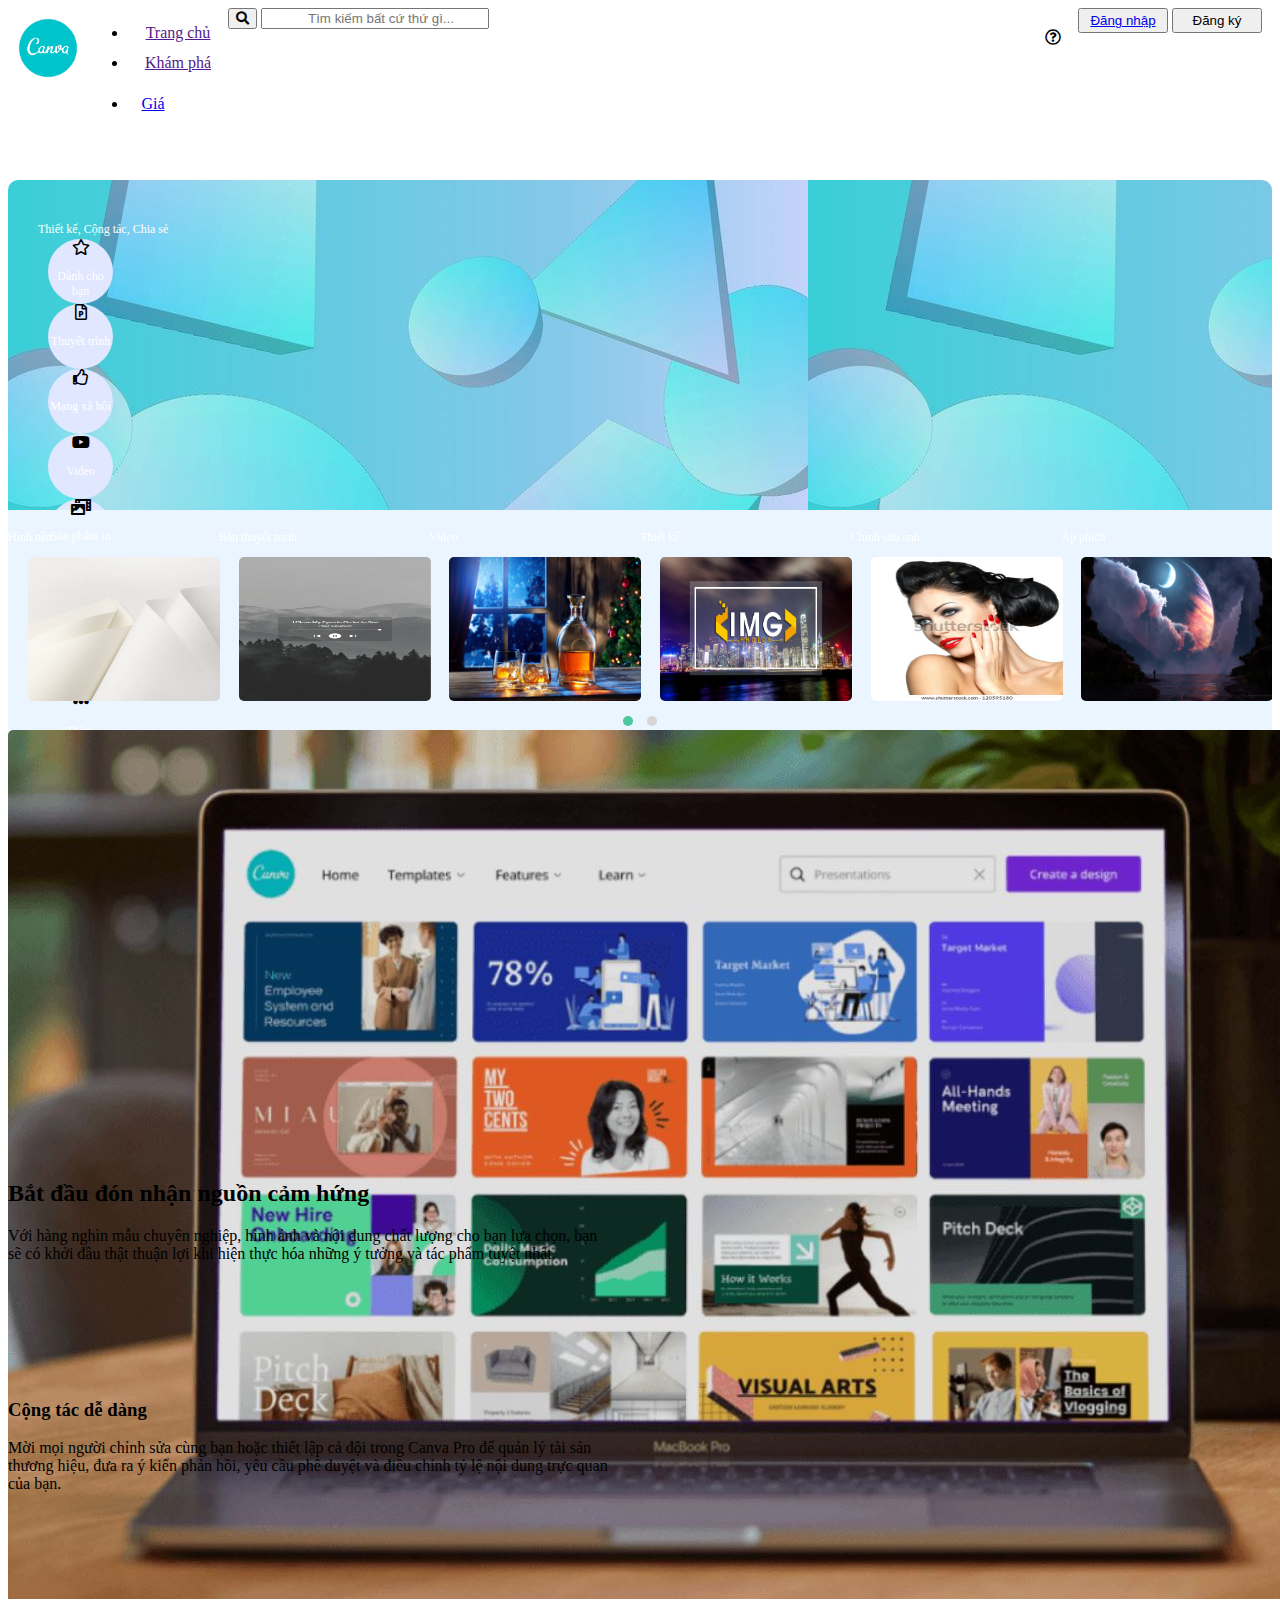
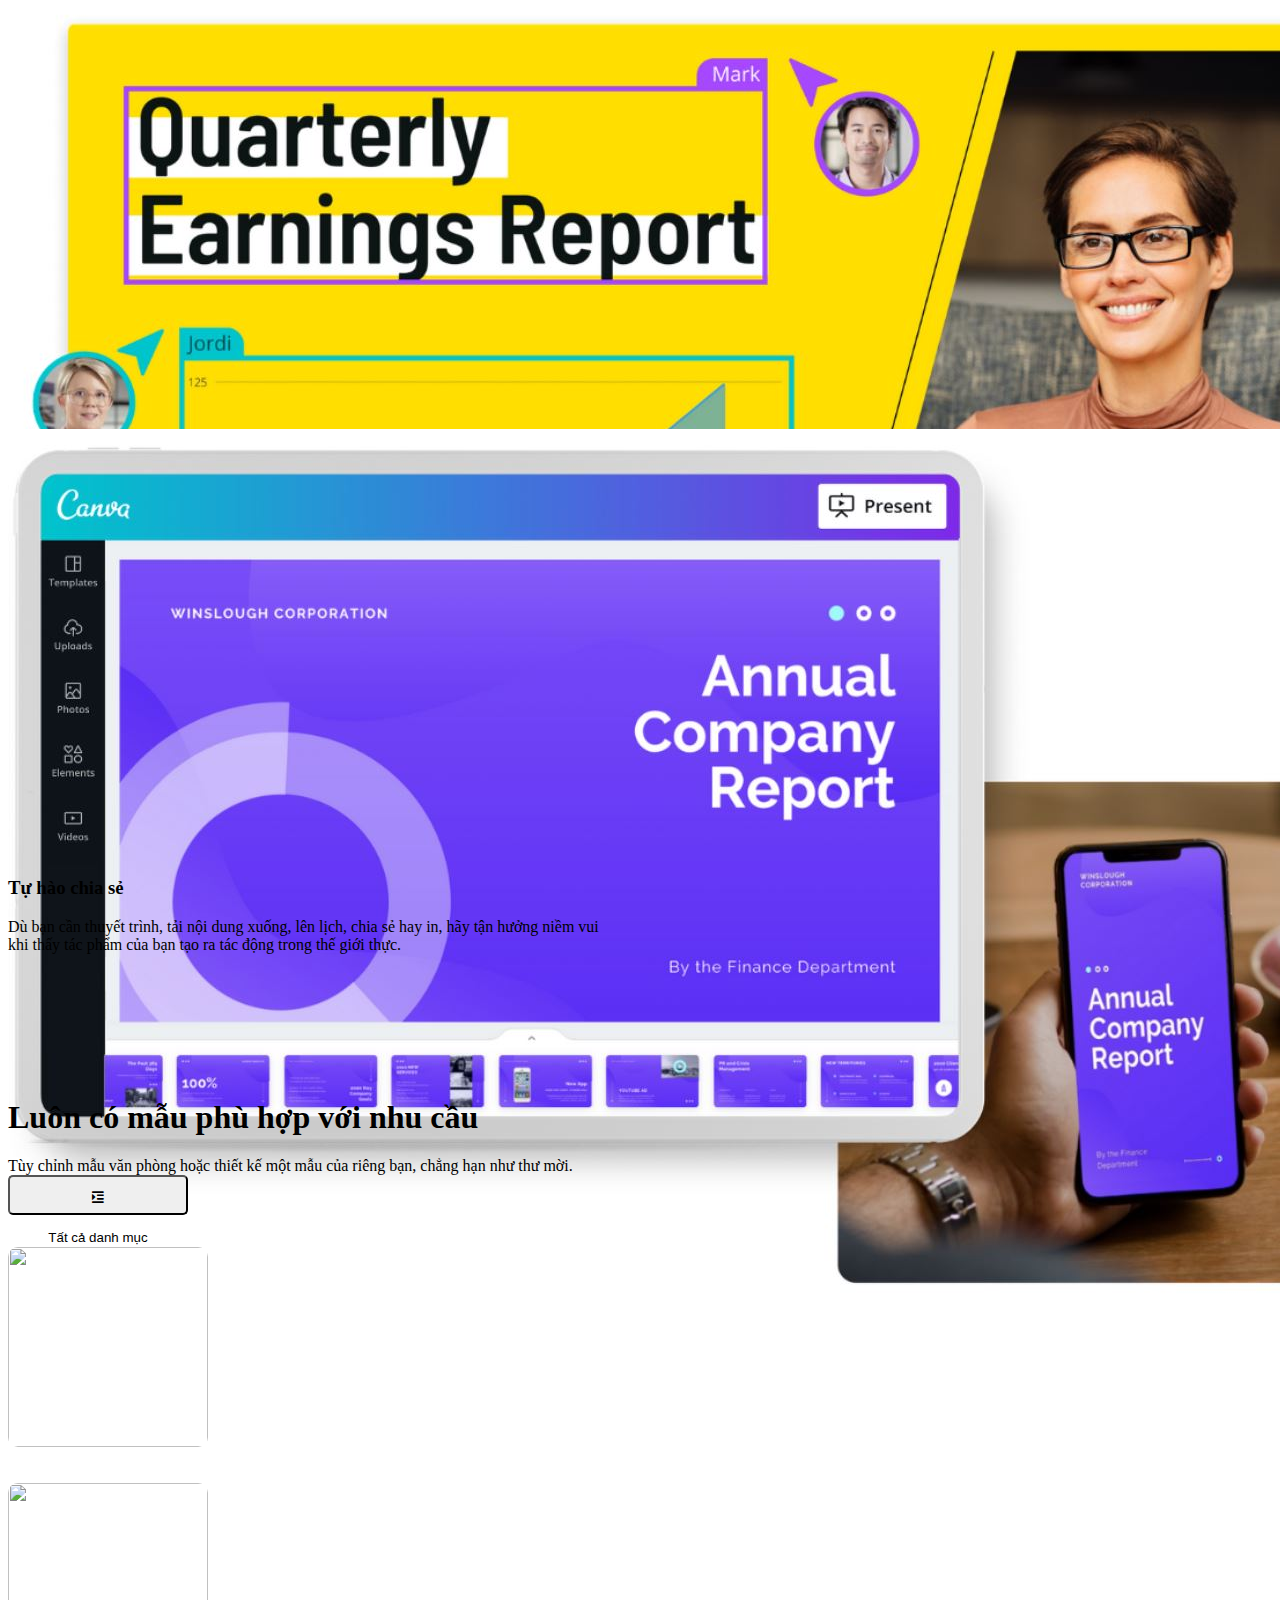
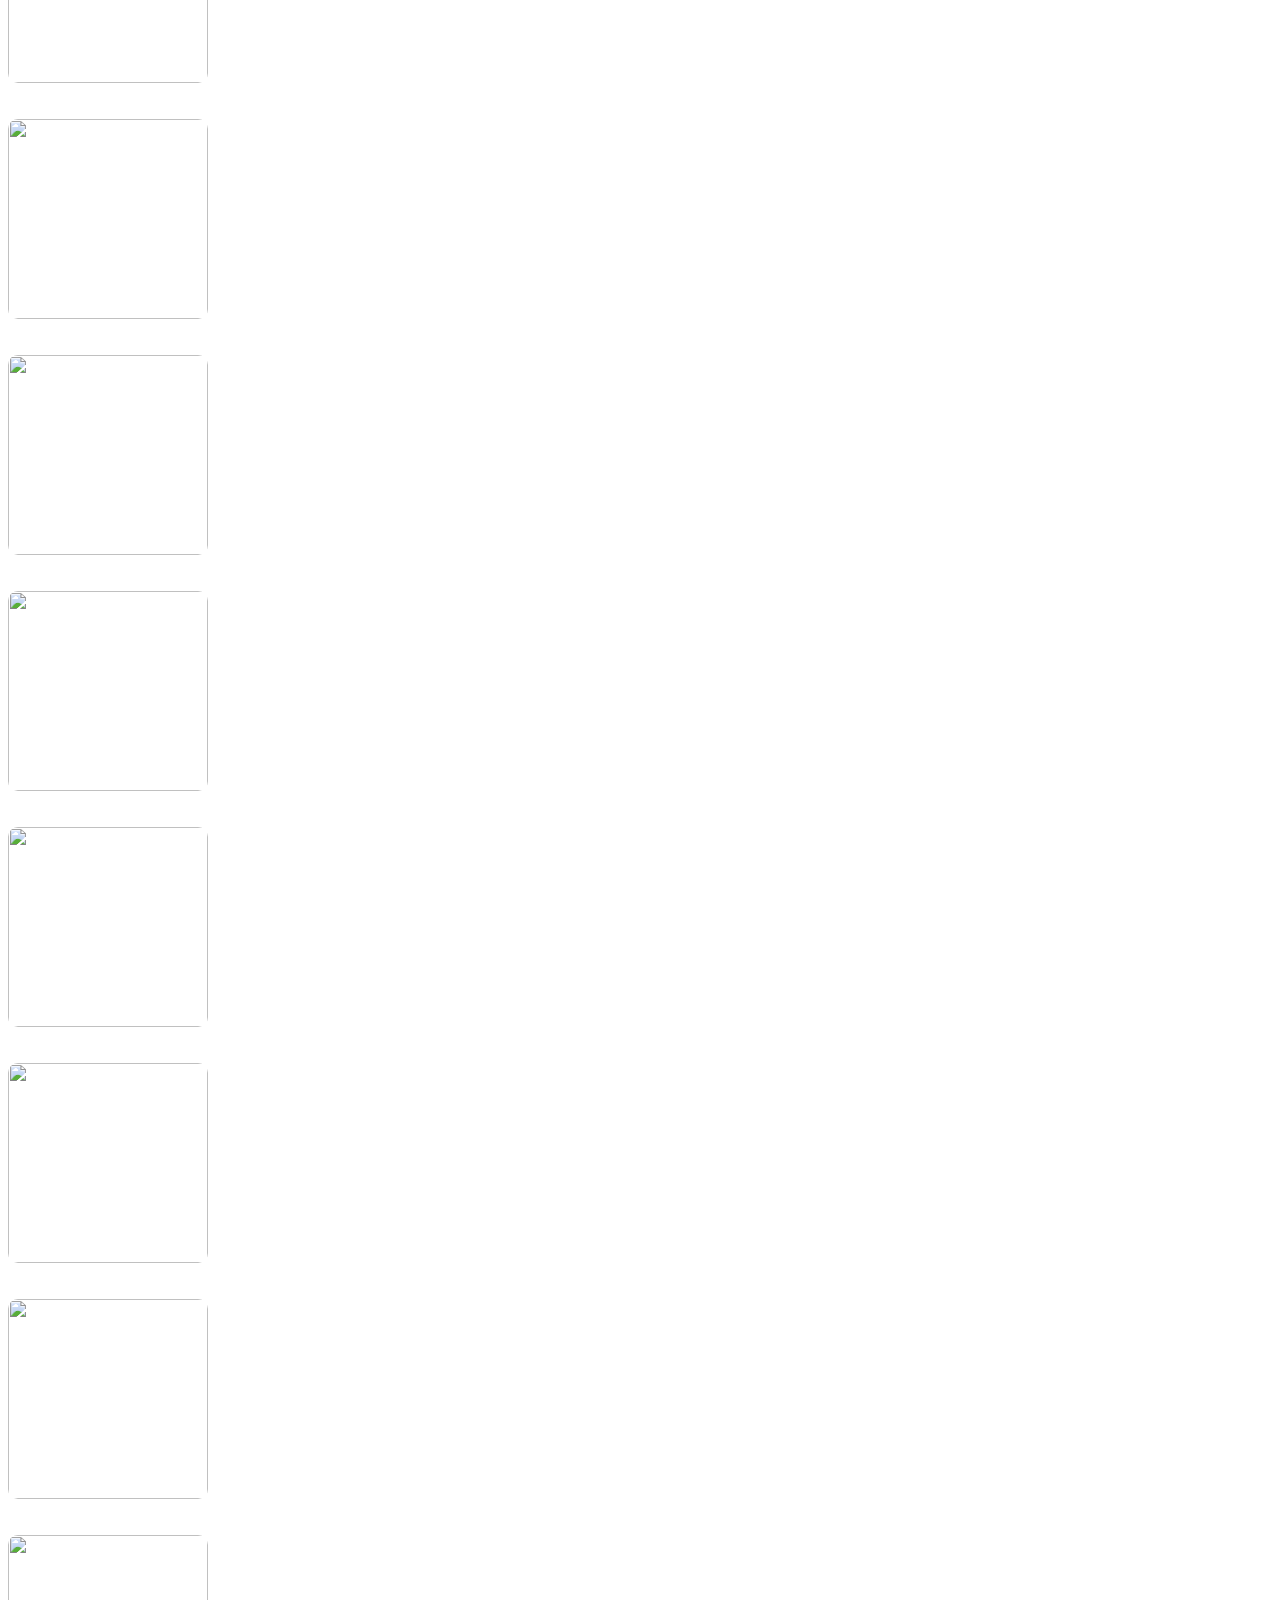
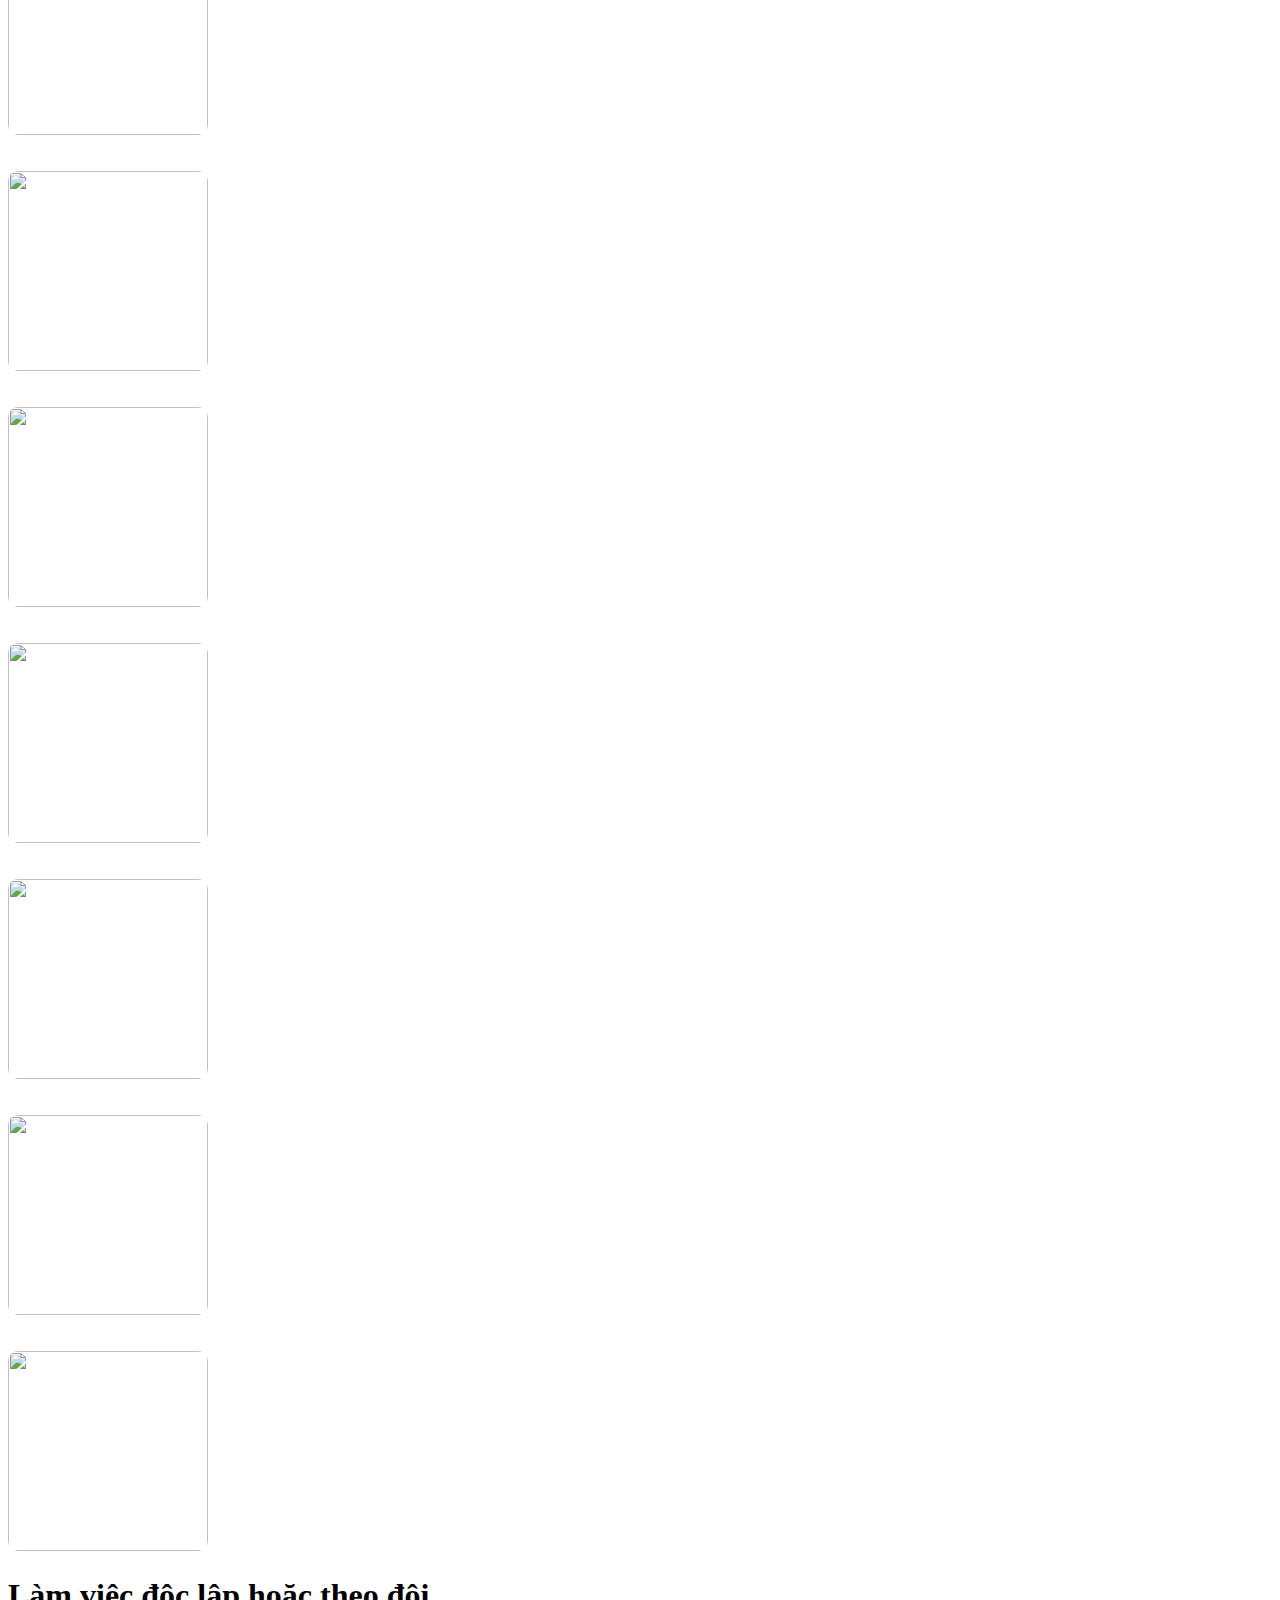
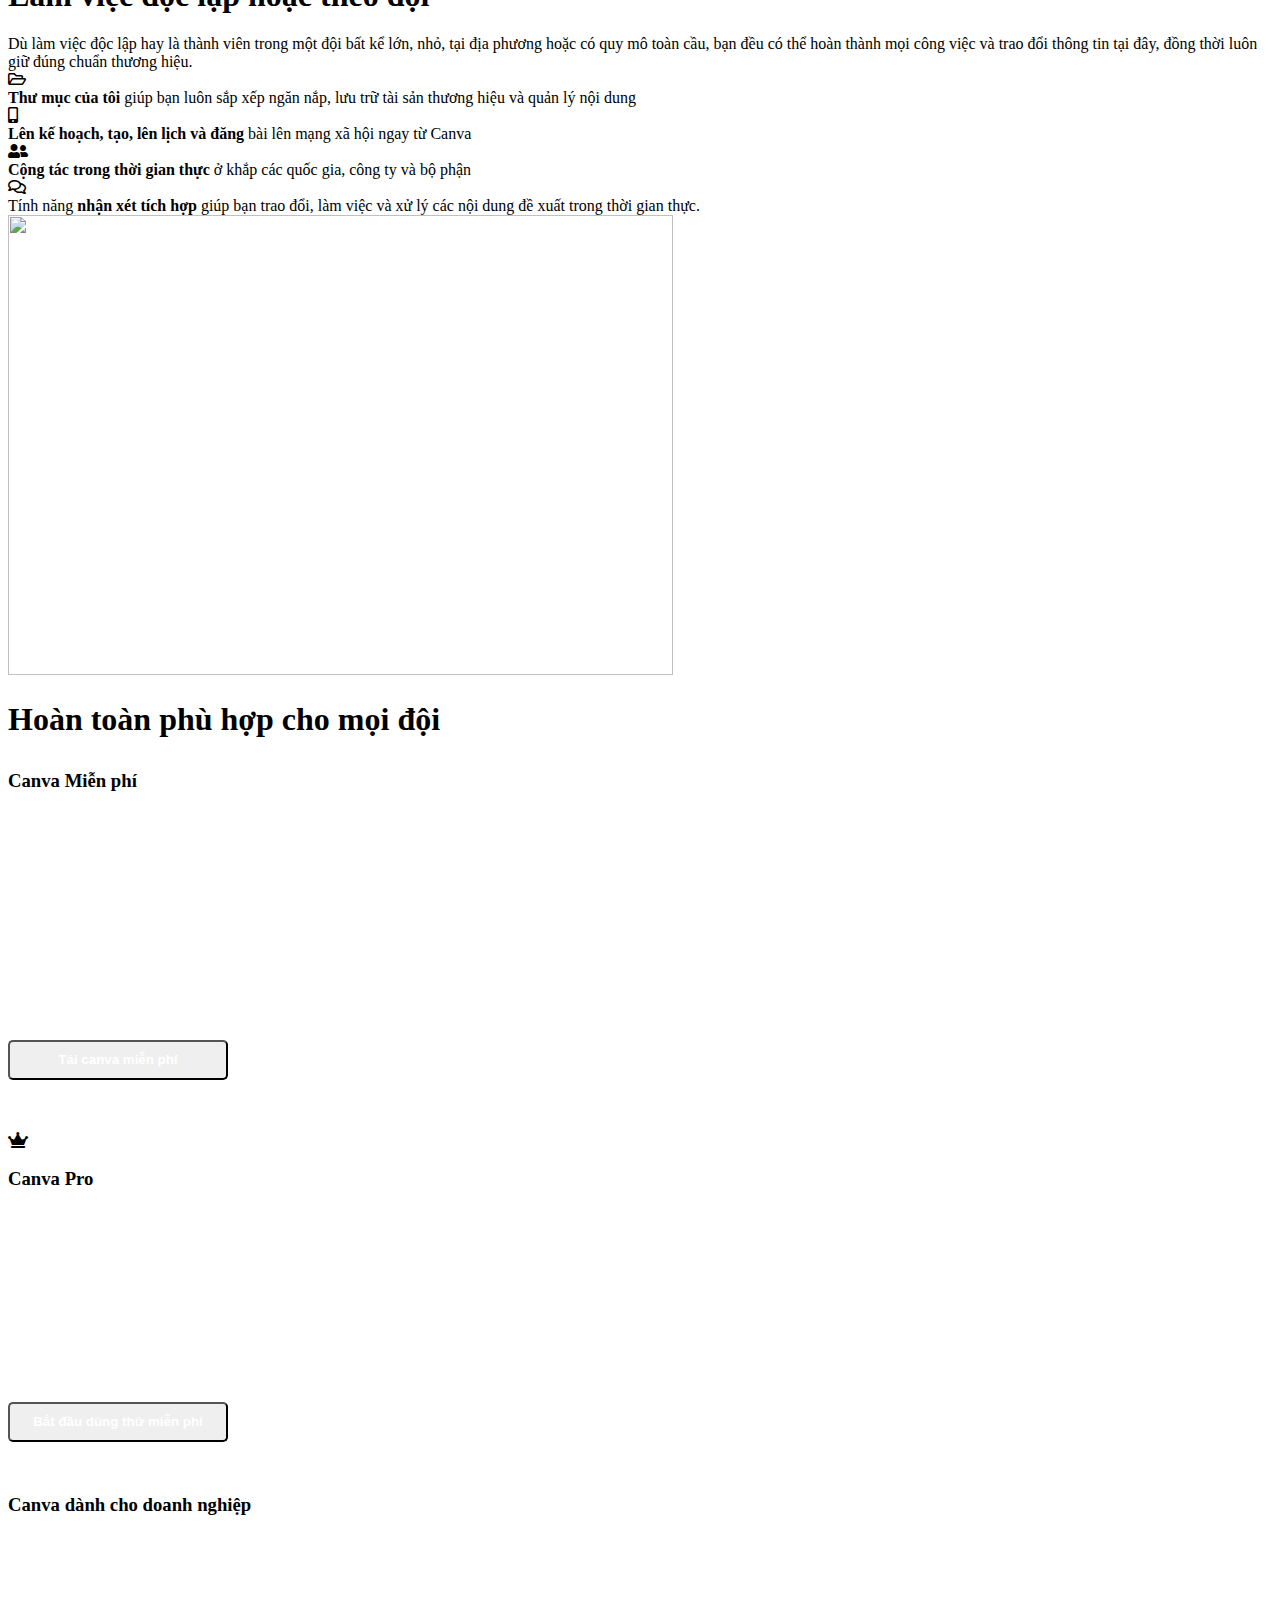
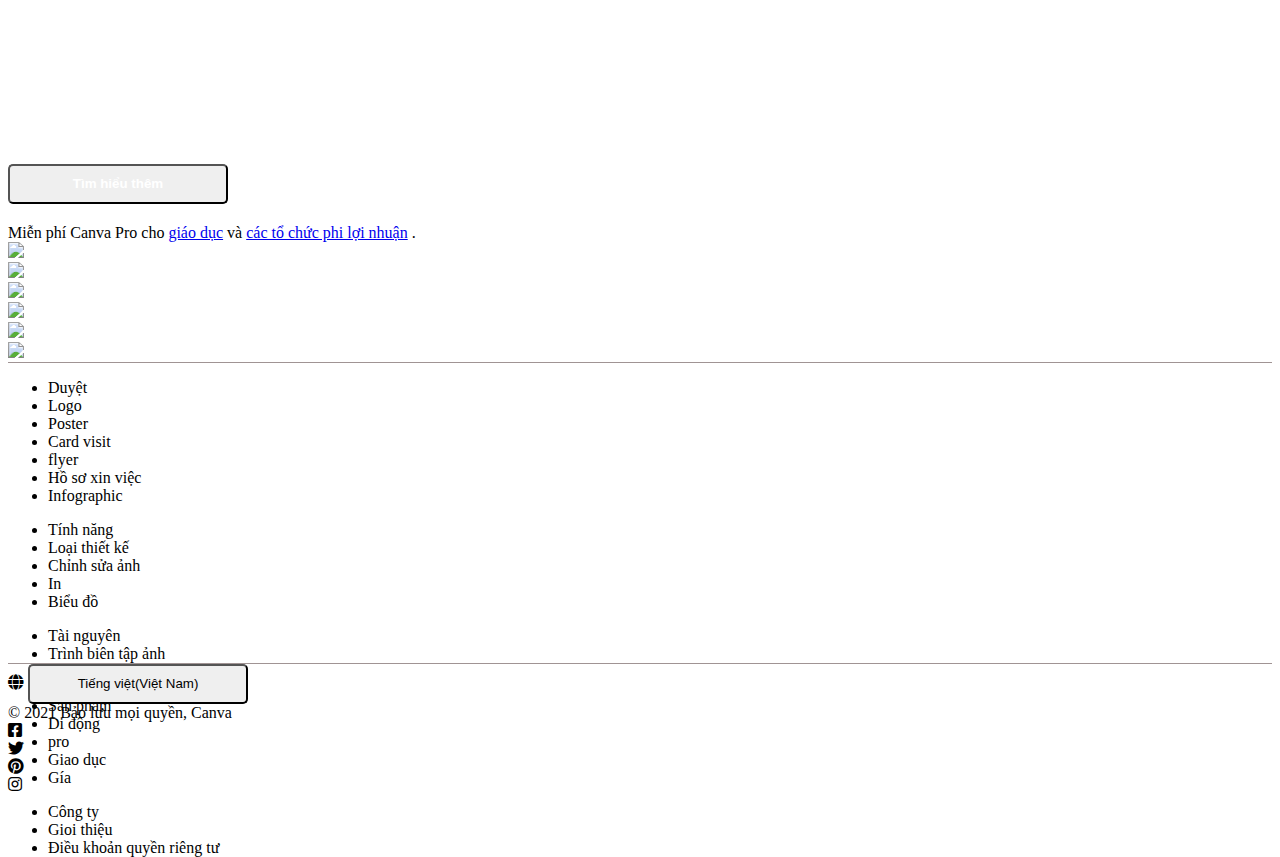
==== Index.html @ f7fcf301 "Done" ====
<!DOCTYPE html>
<html lang="en">

<head>
    <meta charset="UTF-8">
    <meta http-equiv="X-UA-Compatible" content="IE=edge">
    <meta name="viewport" content="width=device-width, initial-scale=1.0">
    <title>Document</title>

    <link href="css_1/css_index.css" rel="stylesheet">
    <link href="https://unpkg.com/tailwindcss@^2/dist/tailwind.min.css" rel="stylesheet">
    <link rel="stylesheet" href="https://cdnjs.cloudflare.com/ajax/libs/font-awesome/5.15.3/css/all.min.css">
    <script src="js.js"></script>

    <link href="css/owl.carousel.css" rel="stylesheet">
    <link href="css/owl.theme.green.css" rel="stylesheet">

    <script src="js/jquery.min.js"></script>
    <script src="js/owl.carousel.min.js"></script>
    <script>
        $(document).ready(function () {
            $('.owl-carousel').owlCarousel({
                items: 6
            });
        })
    </script>
</head>

<body class="font-sans">
    <div class="m-auto grid grid-cols-12  gap-8 px-8">
        <header class="justify-between my-auto col-span-12  border-b-2 border-gray-200 opacity-100 bg-white w-full ">
            <div class="hd_cl fixed bg-white">
                <div class="">
                    <img class="my-auto " src="img/Logo.png" width="80" height="80">
                </div>
                <nav class="nav_1 my-auto mr-4">
                    <ul class=" ">
                        <li class="hv_nav inline-block my-auto"><a class="font-bold text-gray-600" href="">Trang chủ

                            </a></li>

                        <!-- <li class="hv_nav_1 inline-block  "><a class="no-underline text-gray-600" href="">Mẫu</a> -->

                        </li>
                        <!-- end mau -->
                        <li class="hv_nav inline-block my-auto "><a class="no-underline text-gray-600" href="">Khám
                                phá</a>
                            <div>
                                <div class="index_1 flex justify-between text-sm  border rounded-md absolute mt-1">

                                    <div class="">
                                        <div class="img_dr_1">
                                            <img class="img_dr" src="img/menu_con_1.png" alt="">
                                        </div>
                                        <ul class="mt-3 p-0">
                                            <li class="li_hv mt-2 text-left hover:bg-gray-300"><a
                                                    class="no-underline font-bold" href="Design.html">Loại thiết kế</a></li>
                                            <li class="li_hv mt-2 text-left hover:bg-gray-300"><a
                                                    class="no-underline text-gray-600" href="#">Logo trên insta</a></li>
                                            <li class="li_hv mt-2 text-left hover:bg-gray-300"><a
                                                    class="no-underline text-gray-600" href="#">Áp phíchtrên in...</a>
                                            </li>
                                            <li class="li_hv mt-2 text-left hover:bg-gray-300"><a
                                                    class="no-underline text-gray-600" href="#">Danh thiếp</a></li>
                                            <li class="li_hv mt-2 text-left hover:bg-gray-300"><a
                                                    class="no-underline text-gray-600" href="#">Trang bìafacebook</a>
                                            </li>
                                            <li class="li_hv mt-2 text-left hover:bg-gray-300"><a
                                                    class="no-underline text-gray-600" href="#">Tờ rơi</a></li>
                                            <li class="li_hv mt-2 text-left hover:bg-gray-300"><a
                                                    class="no-underline text-gray-600" href="#">Cv</a></li>
                                            <li class="li_hv mt-2 text-left hover:bg-gray-300"><a
                                                    class="no-underline text-gray-400" href="#">Xem thêm
                                                    ></a></li>

                                        </ul>
                                    </div>
                                    <div class="">
                                        <div class="img_dr_1">
                                            <img class="img_dr" src="img/menu_con_2.png" alt="">
                                        </div>
                                        <ul class="mt-3 p-0">

                                            <li class="li_hv hover:bg-gray-300 mt-2 text-left"><a
                                                    class="no-underline font-bold" href="Feature.html">Tính năng ></a></li>
                                            <li class="li_hv hover:bg-gray-300 mt-2 text-left"><a
                                                    class="no-underline text-gray-600" href="#">Biểu đồ</a></li>
                                            <li class="li_hv hover:bg-gray-300 mt-2 text-left"><a
                                                    class="no-underline text-gray-600" href="#">Chỉnh sửa ảnh</a></li>
                                            <li class="li_hv hover:bg-gray-300 mt-2 text-left"><a
                                                    class="no-underline text-gray-600" href="#">Bài đăng
                                                    facebook</a></li>
                                            <li class="li_hv hover:bg-gray-300 mt-2 text-left"><a
                                                    class="no-underline text-gray-600" href="#">In</a></li>

                                            <li class="li_hv hover:bg-gray-300 mt-2 text-left"><a
                                                    class="no-underline text-gray-400" href="#">Xem thêm
                                                    ></a></li>

                                        </ul>
                                    </div>
                                    <div class="">
                                        <div class="img_dr_1">
                                            <img class="img_dr" src="img/tt_1.JPG" alt="">
                                        </div>
                                        <ul class="mt-3 p-0">

                                            <li class="li_hv hover:bg-gray-300 mt-2 text-left"><a
                                                    class="no-underline font-bold" href="#">Tải xuống ></a></li>
                                            <li class="li_hv hover:bg-gray-300 mt-2 text-left"><a
                                                    class="no-underline text-gray-600" href="#">Canva cho Mac</a></li>
                                            <li class="li_hv hover:bg-gray-300 mt-2 text-left"><a
                                                    class="no-underline text-gray-600" href="#">Canva cho Windows</a>
                                            </li>
                                            <li class="li_hv hover:bg-gray-300 mt-2 text-left"><a
                                                    class="no-underline text-gray-600" href="#">Canva cho IOS</a></li>
                                            <li class="li_hv hover:bg-gray-300 mt-2 text-left"><a
                                                    class="no-underline text-gray-600" href="#">Canva cho Androi</a>
                                            </li>

                                        </ul>
                                    </div>


                                </div>
                            </div>
                        </li>
                        <!-- end khám phá -->
                        <li class="hv_nav_1 inline-block my-auto"><a class="no-underline text-gray-600" href="Price.html">Giá</a>
                        </li>
                    </ul>
                </nav>
                <!-- end nav -->
                <section class="in_search  my-auto ">
                    <button class="absolute p-2 ">
                        <i class="fas fa-search  text-2xl text-gray-600 "></i>
                    </button>
                    <input class="pl_holder text-left border rounded-md border-gray-400 h-10 w-full " type="text"
                        placeholder="Tìm kiếm bất cứ thứ gì..." value>
                </section>
                <section class="i_hv_big my-auto ml-4">
                    <i class="i_hv far fa-question-circle  text-2xl "></i>

                    <!-- <i class="i_hv fas fa-cog ml-4 text-2xl"></i> -->

                </section>

                <section class=" my-auto  flex justify-between  ml-4">
                    <button
                        class="login_1 border rounded-md font-bold text-white bg-blue-400 h-10 hover:bg-blue-500 mr-4 "><span><a
                                href="Assignment.html">Đăng nhập</a>
                        </span></button>
                    <button class="login_1 border rounded-md font-bold  bg-gray-200 h-10 hover:bg-gray-500 hover:text-white ml-3 "><span>Đăng
                            ký
                        </span></button>
                </section>

                <!-- <div class="col-span-1 my-auto ml-4 ml-8">
            <img class="" src="img/email.png" alt="" width="70" height="70">
        </div> -->
            </div>
        </header>
        <!-- end header -->
        <main class="col-span-12 mt-16  mb-16">
            <div class="img_main">
                <div class="thiet_ke  text-center">
                    <p class="text-3xl font-bold text-yellow-100">Thiết kế, Cộng tác, Chia sẻ</p>
                </div>
                <section class="flex justify-between mx-40 mt-16 px-24">
                    <div class="cycle">
                        <i class="far fa-star text-3xl mt-4"></i>
                        <p class="mt-6">Dành cho bạn</p>
                    </div>
                    <div class="cycle">
                        <i class="far fa-file-powerpoint text-3xl  mt-4"></i>
                        <p class="mt-6"> Thuyết trình</p>
                    </div>
                    <div class="cycle">
                        <i class="far fa-thumbs-up text-3xl mt-4"></i>
                        <p class="mt-6">Mạng xã hội</p>
                    </div>
                    <div class="cycle  ">
                        <i class="fab fa-youtube text-3xl mt-4 "></i>
                        <p class="mt-6">Video</p>
                    </div>
                    <div class="cycle">
                        <i class="fas fa-photo-video text-3xl  mt-4"></i>
                        <p class="mt-6">Sản phẩm in</p>
                    </div>
                    <div class="cycle">
                        <i class="fas fa-search-dollar  text-3xl  mt-4"></i>
                        <p class="mt-6">Tiếp thị</p>
                    </div>
                    <div class="cycle">
                        <i class="fas fa-briefcase text-3xl  mt-4"></i>
                        <p class="mt-6">Văn phòng</p>
                    </div>
                    <div class="cycle">
                        <i class="fas fa-ellipsis-h text-3xl  mt-4"></i>
                        <p class="mt-6">Thêm</p>
                    </div>
                </section>
            </div>

            <!--end thiet ke -->
            <div class="sl_big">


                <div class="img_sl flex justify-between  owl-carousel owl-theme ">
                    <div class="im">
                        <p class="ml-20 text-gray-600 text-1xl font-bold">Hình nền</p>
                        <img id="anh" class="im_1" src="img/sl_8.jpg" alt="">
                    </div>
                    <div class="im">
                        <p class="ml-20 text-gray-600 text-1xl font-bold">Bản thuyết trình</p>
                        <img id="anh" class="im_1" src="img/sl_2.png">
                    </div>
                    <div class="im">
                        <p class="ml-20 text-gray-600 text-1xl font-bold">Video</p>
                        <img id="anh" class="im_1" src="img/sl_3.jpg">
                    </div>
                    <div class="im">
                        <p class="ml-20 text-gray-600 text-1xl font-bold">Thiết kế </p>
                        <img id="anh" class="im_1" src="img/sl_4.jpg">
                    </div>
                    <div class="im">
                        <p class="ml-20 text-gray-600 text-1xl font-bold">Chỉnh sửa ảnh</p>
                        <img id="anh" class="im_1" src="img/sl_7.jpg.crdownload">
                    </div>
                    <div class="im">
                        <p class="ml-20 text-gray-600 text-1xl font-bold">Áp phích</p>
                        <img id="anh" class="im_1" src="img/sl_9.jpg.crdownload">
                    </div>
                    <div class="im">
                        <p class="ml-20 text-gray-600 text-1xl font-bold">Bài đăng instagram</p>
                        <img id="anh" class="im_1" src="img/menu_con_6.png">
                    </div>
                    <div class="im">
                        <p class="ml-20 text-gray-600 text-1xl font-bold">Bài đăng fb</p>
                        <img id="anh" class="im_1" src="img/MIR alison.png">
                    </div>
                    <div class="im">
                        <p class="ml-20 text-gray-600 text-1xl font-bold">Poster</p>
                        <img id="anh" class="im_1" src="img/ct_3.png">
                    </div>


                </div>

            </div>
            <!-- end slide -->

            <div class="mt-8 px-8">
                <div class="flex justify-between">
                    <div class="nd_1">
                        <img class="nd_img" src="img/tt_1.JPG">
                    </div>
                    <div class="nd_text ml-16 my-auto grid grid-rows-2">
                        <h2 class="font-bold text-3xl row-span-1 mt-6">Bắt đầu đón nhận nguồn cảm hứng</h2>
                        <span class="row-span-1">Với hàng nghìn mẫu chuyên nghiệp, hình ảnh và nội dung chất lượng cho
                            bạn lựa chọn, bạn sẽ có khởi đầu thật thuận lợi khi hiện thực hóa những ý tưởng và tác phẩm
                            tuyệt nhất.</span>
                    </div>
                </div>

                <div class="flex justify-between mt-8">

                    <div class="nd_text">
                        <h3 class="font-bold text-3xl row-span-1 mt-6">Cộng tác dễ dàng</h3>
                        <span class="row-span-1">Mời mọi người chỉnh sửa cùng bạn hoặc thiết lập cả đội trong Canva Pro
                            để quản lý tài sản thương hiệu, đưa ra ý kiến phản hồi, yêu cầu phê duyệt và điều chỉnh tỷ
                            lệ nội dung trực quan của bạn.</span>
                    </div>
                    <div class="nd_1">
                        <img class="" src="img/tt2.JPG">
                    </div>
                </div>

                <div class="flex justify-between mt-8">
                    <div class="nd_1">
                        <img class="" src="img/tt3.JPG">
                    </div>

                    <div class="nd_text">
                        <h3 class="font-bold text-3xl row-span-1 mt-6">Tự hào chia sẻ</h3>
                        <a class="row-span-1">Dù bạn cần thuyết trình, tải nội dung xuống, lên lịch, chia sẻ hay in, hãy
                            tận hưởng niềm vui khi thấy tác phẩm của bạn tạo ra tác động trong thế giới thực.</a>
                    </div>

                </div>
            </div>
            <!-- end nd 1 -->
            <div class="">
                <div class="mt-16 text-center">
                    <h1 class="font-bold text-4xl mb-6">Luôn có mẫu phù hợp với nhu cầu</h1>
                    <span class="text-gray-600">Tùy chỉnh mẫu văn phòng hoặc thiết kế một mẫu của riêng bạn, chẳng hạn
                        như thư mời.</span>
                </div>
                <section class="sc-dm_1 mx-auto mt-8">
                    <button class="sc-dm border border-gray-200" type="button">
                        <div class="absolute ml-2 "><i class="fas fa-indent "></i></div>
                        <span>Tất cả danh mục</span>
                    </button>
                </section>
                <div class="flex justify-between">
                    <div>
                        <div><img class="img_fl"
                                src="https://marketplace.canva.com/EAEfE5Gstys/1/0/800w/canva-m%C3%A0u-kem-v%C3%A0-n%C3%A2u-gi%E1%BA%A5y-b%E1%BB%99-%E1%BA%A3nh-th%E1%BB%A7-c%C3%B4ng-%E1%BA%A3nh-gh%C3%A9p-n%E1%BB%AF-t%C3%ADnh-gia-%C4%91%C3%ACnh-ng%C3%A0y-c%E1%BB%A7a-m%E1%BA%B9-%C3%A1p-ph%C3%ADch-ts2HB3Uzbbo.jpg">
                        </div>
                        <div><img class="img_fl"
                                src="https://marketplace.canva.com/EAD3ppPi5Wo/1/0/400w/canva-n%C3%A2u-c%C3%B3-vi%E1%BB%81n-ph%E1%BB%A5-n%E1%BB%AF-%E1%BA%A3nh-album-b%C3%ACa-xqCxzLHz6V8.jpg">
                        </div>
                        <div><img class="img_fl"
                                src="https://marketplace.canva.com/EAD6_NeY9N4/1/0/309w/canva-m%E1%BB%99c-m%E1%BA%A1c-%E1%BA%A3nh-c%E1%BB%A7a-c%E1%BA%B7p-%C4%91%C3%B4i-l%E1%BB%85-c%C6%B0%E1%BB%9Bi-t%E1%BA%A1p-ch%C3%AD-BT6klCegthM.jpg">
                        </div>
                    </div>
                    <div>
                        <div><img class="img_fl"
                                src="https://marketplace.canva.com/EADzww-pZC8/1/0/400w/canva-h%E1%BB%93ng-%C4%91%C6%B0%E1%BB%A3c-minh-h%E1%BB%8Da-c%C3%B4ng-ch%C3%BAa-l%E1%BB%85-tr%C6%B0%E1%BB%9Fng-th%C3%A0nh-thi%E1%BB%87p-m%E1%BB%9Di-B_Tsx10UaCs.jpg">
                        </div>
                        <div><img class="img_fl"
                                src="https://marketplace.canva.com/EAD6XcFSOmY/1/0/400w/canva-t%E1%BB%91i-gi%E1%BA%A3n-l%C3%A0m-m%E1%BB%9Bi-l%E1%BB%9Di-th%E1%BB%81-%C6%B0%E1%BB%9Bc-%E1%BA%A3nh-gh%C3%A9p-gs9YF8gEKVI.jpg">
                        </div>
                    </div>
                    <div>
                        <div><img class="img_fl"
                                src="https://marketplace.canva.com/EADxF2o5eUs/2/0/400w/canva-b%C3%A0i-%C4%91%C4%83ng-instagram-tr%C3%ADch-d%C3%A2n-xanh-l%C3%A1-v%C3%A0-x%C3%A1m-qODMD0m-z0Y.jpg">
                        </div>
                        <div><img class="img_fl"
                                src="https://marketplace.canva.com/EAECH5MeYqM/1/0/283w/canva-xanh-d%C6%B0%C6%A1ng-doanh-nghi%E1%BB%87p-h%C3%A0ng-th%C3%A1ng-b%C3%A1o-c%C3%A1o-yJvF_d-TzCg.jpg">
                        </div>
                        <div><img class="img_fl"
                                src="https://marketplace.canva.com/EAECH5MeYqM/1/0/283w/canva-xanh-d%C6%B0%C6%A1ng-doanh-nghi%E1%BB%87p-h%C3%A0ng-th%C3%A1ng-b%C3%A1o-c%C3%A1o-yJvF_d-TzCg.jpg">
                        </div>
                    </div>
                    <div>
                        <div><img class="img_fl"
                                src="https://marketplace.canva.com/EAD-Q2tLffM/1/0/400w/canva-qu%E1%BA%A7n-%C3%A1o-tr%E1%BA%BB-em-c%E1%BB%ADa-h%C3%A0ng-etsy-bi%E1%BB%83u-t%C6%B0%E1%BB%A3ng-sC3bIsYZhoM.jpg">
                        </div>
                        <div><img class="img_fl"
                                src="https://marketplace.canva.com/EAD6XFAWvro/1/0/400w/canva-h%E1%BB%93ng-v%C3%A0-n%C3%A2u-ch%E1%BA%A5m-tr%C3%B2n-em-b%C3%A9-%E1%BA%A3nh-gh%C3%A9p-jAvdQdlXwNI.jpg">
                        </div>

                    </div>
                    <div>
                        <div><img class="img_fl"
                                src="https://marketplace.canva.com/EAD5mH09tvc/1/0/800w/canva-v%C3%A0ng-%C4%91en-v%C3%A0-tr%E1%BA%AFng-%E1%BA%A3nh-%C4%91%C6%A1n-gi%E1%BA%A3n-%E1%BA%A3nh-b%C6%B0u-thi%E1%BA%BFp-RwBfIhlLtXw.jpg">
                        </div>
                        <div><img class="img_fl"
                                src="https://marketplace.canva.com/EADxKuaTMbs/2/0/400w/canva-b%C3%A0i-%C4%91%C4%83ng-instagram-tr%C3%ADch-d%E1%BA%ABn-m%C3%B9a-h%C3%A8-hoa-m%C3%A0u-h%E1%BB%93ng-gufwcsOz_sw.jpg">
                        </div>
                        <div><img class="img_fl"
                                src="https://marketplace.canva.com/EAEM48b0Bd0/1/0/286w/canva-xanh-l%C3%A1-l%C3%A1-c%C3%A2y-gi%E1%BA%A3n-d%E1%BB%8B-c%C3%B3-hoa-l%E1%BB%85-c%C6%B0%E1%BB%9Bi-thi%E1%BB%87p-m%E1%BB%9Di-l_O3E8pBoXM.jpg">
                        </div>
                    </div>
                    <div>
                        <div><img class="img_fl"
                                src="https://marketplace.canva.com/EAD40YuEYoQ/1/0/400w/canva-xanh-ng%E1%BB%8Dc-lam-v%C3%A0-v%C3%A0ng-vui-%E1%BA%A3nh-si%C3%AAu-anh-h%C3%B9ng-thi%E1%BB%87p-m%E1%BB%9Di-H4wGrC4CVaE.jpg">
                        </div>
                        <div><img class="img_fl"
                                src="https://marketplace.canva.com/EADzXyjIpgU/1/0/283w/canva-n%C3%A2u-b%C3%A0n-tay-tr%C3%ADch-d%E1%BA%ABn-bu%C3%B4n-ng%C6%B0%E1%BB%9Di-%C3%A1p-ph%C3%ADch-hlVdZAqGtGI.jpg">
                        </div>

                    </div>
                </div>
            </div>
            <!-- end nd1 -->

            <div class="text-center">
                <div>
                    <h1 class=" font-bold text-3xl mb-6 mt-16">Làm việc độc lập hoặc theo đội</h1>
                    <div class="text-nd_1 mx-40">
                        <span class="text-gray-500 text-center ">Dù làm việc độc lập hay là thành viên trong một đội bất
                            kể lớn, nhỏ, tại địa phương hoặc có quy mô toàn cầu,
                            bạn đều có thể hoàn thành mọi công việc và trao đổi thông tin tại đây, đồng thời luôn giữ
                            đúng chuẩn thương hiệu.</span>
                    </div>
                </div>
                <div class="flex justify-between mx-28">
                    <section class="mt-16">
                        <div class="">
                            <i class="far fa-folder-open text-3xl float-left"></i>
                            <div class="ml-16">
                                <span>
                                    <b>Thư mục của tôi</b>
                                    giúp bạn luôn sắp xếp ngăn nắp, lưu trữ tài sản thương hiệu và quản lý nội dung
                                </span>
                            </div>
                        </div>
                        <div class="mt-8">
                            <i class="fas fa-mobile-alt text-3xl float-left"></i>
                            <div class="mr-16">
                                <span>
                                    <b>Lên kế hoạch, tạo, lên lịch và đăng</b>
                                    bài lên mạng xã hội ngay từ Canva
                                </span>
                            </div>
                        </div>
                        <div class="mt-8">
                            <i class="fas fa-user-friends text-3xl float-left"></i>
                            <div class="mr-20">
                                <span>
                                    <b>Cộng tác trong thời gian thực</b>
                                    ở khắp các quốc gia, công ty và bộ phận
                                </span>
                            </div>
                        </div>
                        <div class="mt-8">
                            <i class="far fa-comments text-3xl float-left"></i>
                            <div class="ml-12">
                                <span>
                                    Tính năng
                                    <b>nhận xét tích hợp</b>
                                    giúp bạn trao đổi, làm việc và xử lý các nội dung đề xuất trong thời gian thực.
                                </span>
                            </div>
                        </div>
                    </section>
                    <section>
                        <img class="img_nd_2" src="https://static.canva.com/marketplace/login/teams-en-1150x850.png">
                    </section>
                </div>
            </div>
            <!-- end nd2 -->
            <div class="">
                <div class="text-center">
                    <span>
                        <h1 class="font-bold text-4xl font-bold text-3xl mb-6 mt-16">Hoàn toàn phù hợp cho mọi đội</h1>
                    </span>
                </div>
                <div class="flex justify-between text-center mx-40">
                    <section class="nd_3">
                        <div class="ab_nd_3">
                            <span>
                                <h3 class="mb-6 font-bold text-2xl">Canva Miễn phí</h3>
                            </span>
                            <p class="text-gray-500 text-center text-base">Dành cho những người và đội muốn thiết kế bất
                                kỳ thứ gì, từ logo, nội dung mạng xã hội cho đến tài liệu,
                                bản in và nhiều nội dung khác. Vô số mẫu, ảnh và phông chữ miễn phí để hiện thực hóa ý
                                tưởng của bạn.</p>
                        </div>
                        <div>
                            <button class="bt_nd3 bg-blue-500 hover:bg-blue-400" type="button">Tải canva miễn phí</button>
                        </div>
                    </section>
                    <section class="nd_3">
                        <div class="ab_nd_3">
                            <div class="px-16"> <i class="fas fa-crown text-yellow-500 float-left text-3xl "></i>
                                <h3 class="mb-6 font-bold text-2xl ">Canva Pro</h3>
                            </div>
                           
                            <p class="text-gray-500 text-center text-base">Dành cho những người và đội muốn cộng tác và
                                phát triển doanh nghiệp. Bao gồm lên lịch đăng lên mạng xã hội, mẫu cho đội,
                                quản lý thương hiệu và các công cụ năng suất khác.</p>
                        </div>
                        <div>
                            <button class="bt_nd3 bg-blue-500 hover:bg-blue-400" type="button">Bắt đầu dùng thử miễn phí</button>
                        </div>
                    </section>
                    <section class="nd_3">
                        <div class="ab_nd_3">
                            <span class="">
                                <h3 class="mb-6 font-bold text-2xl">Canva dành cho doanh nghiệp</h3>
                            </span>
                            <p class="text-gray-500 text-center text-base">Dành cho các tổ chức lớn cần công cụ thiết kế
                                và giao tiếp ở quy mô lớn. Đơn giản hóa công việc của đội bằng các phần tích hợp với
                                công cụ bạn sử dụng hàng ngày,
                                bảo mật nâng cao và quy trình xét duyệt tích hợp sẵn. Tối thiểu 20 người dùng.</p>
                        </div>
                        <div>
                            <button class="bt_nd3 bg-blue-500 hover:bg-blue-400" type="button">Tìm hiểu thêm</button>
                        </div>
                    </section>
                </div>
                <div class="text-center mt-8 text-gray-500">
                    <section>
                        <span>
                            Miễn phí Canva Pro cho
                            <a class="text-purple-700 underline" href="#">giáo dục</a>
                            và
                            <a class="text-purple-700 underline" href="#">các tổ chức phi lợi nhuận</a>
                            .
                        </span>
                    </section>
                    <section class="flex justify-between mx-52 mt-8">
                        <diV>
                            <img class="h-14"
                                src="https://static.canva.com/web/images/f6f70aacaee7fe46159da69b0f0ddfe6.png">
                        </diV>
                        <diV>
                            <img class="h-14"
                                src="https://static.canva.com/web/images/54bfd0f79706de4b3bae74cf7a168204.png">
                        </diV>
                        <diV>
                            <img class="h-14"
                                src="https://static.canva.com/web/images/b875c9819a6b2e654747f437199feb0f.png">
                        </diV>
                        <diV>
                            <img class="h-14"
                                src="https://static.canva.com/web/images/7fdd93504544c2a5b6cb8230384f7a25.png">
                        </diV>
                        <diV>
                            <img class="h-14"
                                src="https://static.canva.com/web/images/d7b3dcb0760e7210a14c4faee977e49e.png">
                        </diV>
                        <diV>
                            <img class="h-14"
                                src="https://static.canva.com/web/images/e641124f6dcfd7c7bfafb05bb000905d.png">
                        </diV>
                    </section>
                </div>
            </div>
        </main>
        <!-- end main -->
        <footer class="col-span-12 ">
            <div class="ft_1 flex justify-between text-gray-500 p-16">
                <section class="">
                    <ul>
                        <li><a class="font-bold">Duyệt</a></li>
                        <li><a>Logo</a></li>
                        <li><a>Poster</a></li>
                        <li><a>Card visit</a></li>
                        <li><a>flyer</a></li>
                        <li><a>Hồ sơ xin việc</a></li>
                        <li><a>Infographic</a></li>
                    </ul>
                </section>
                <section>
                    <ul>
                        <li><a class="font-bold">Tính năng</a></li>
                        <li><a>Loại thiết kế</a></li>
                        <li><a>Chỉnh sửa ảnh</a></li>
                        <li><a>In</a></li>
                        <li><a>Biểu đồ</a></li>

                    </ul>
                </section>
                <section>
                    <ul>
                        <li><a class="font-bold">Tài nguyên</a></li>
                        <li><a>Trình biên tập ảnh</a></li>
                        <li><a>Hỗ trợ</a></li>

                    </ul>
                </section>
                <section>
                    <ul>
                        <li><a class="font-bold">Sản phẩm</a></li>
                        <li><a>Di động</a></li>
                        <li><a>pro</a></li>
                        <li><a>Giao dục</a></li>
                        <li><a>Gía</a></li>

                    </ul>
                </section>
                <section>
                    <ul>
                        <li><a class="font-bold">Công ty</a></li>
                        <li><a>Gioi thiệu</a></li>
                        <li><a>Điều khoản quyền riêng tư</a></li>

                    </ul>
                </section>
            </div>

            <div class="flex justify-between p-12">
                <div class="my-auto">
                    <i class="fas fa-globe absolute text-gray-500 text-2xl p-2 ml-2"></i>
                    <button class="bt_ft border border-gray-200 ml-2" type="button" value="">Tiếng việt(Việt
                        Nam)</button>
                </div>
                <div class="my-auto">
                    <span>
                        <a class="text-gray-400">© 2021 Bảo lưu mọi quyền, Canva</a>
                    </span>
                </div>
                <div class=" flex justify-between">
                    <div>
                        <i class="fab fa-facebook-square ml-4 text-2xl text-blue-900"></i>
                    </div>
                    <div>
                        <i class="fab fa-twitter ml-4 text-2xl text-blue-600"></i>
                    </div>
                    <div>
                        <i class="fab fa-pinterest ml-4 text-2xl text-red-700"></i>
                    </div>

                    <div>
                        <i class="fab fa-instagram ml-4 text-2xl text-red-500"></i>
                    </div>
                </div>
            </div>
        </footer>
    </div>

</body>

</html>
---- css_1/css_index.css ----
html{
    width: 100%;
}
header{
    margin-bottom: 40px ;
}
.index_1{
    visibility: hidden ;
    position: fixed;
    background: white;
    width: 544px;
    height: 350px;
    padding: 12px;
}
.li_hv:hover{
 border-radius: 5px;
}
ul li:hover .index_1{
    visibility:visible ;
}
.img_dr{
    width: 150px;
    height: 102px;
    border-radius:10px;
    /* -moz-border-radius:10%;
    -webkit-border-radius:10%; */
}
.login_1{
    width: 90px;
    height: 25px;
}

.pl_holder{
    padding-left: 45px;
}
.in_search{
    width: 800px;
}
.hv_nav:hover{
    background: rgba(229, 231, 235);
    width: 100px;
    height: 30px;
    border-radius: 5px;
}
.hv_nav{
    width: 100px;
    height: 30px;
   text-align: center;
    font-size: 16px;
}
.hv_nav_1:hover{
    background: rgba(229, 231, 235);
    width: 50px;
    height: 40px;
    border-radius: 5px;
}
.hv_nav_1{
    width: 50px;
    height: 40px;
    text-align: center;
    font-size: 16px;
    line-height: 40px;
    
}
.i_hv_big{
    width: 50px;
    height: 50px;
    line-height: 60px;
    text-align: center;
}
.i_hv:hover{
    width: 40px;
    height: 40px;
    text-align: center;
    line-height: 40px;
    border-radius: 5px;
    background: rgba(229, 231, 235);
}
.nav_1{
    overflow-x: visible;
    position: relative;
    /* width: 100%; */
}

.hd_cl{
    display: inline-flex;
    width: 100%;
}

/* end hd */

#anh{
    width: 192px;
    height: 144px;
    border-radius: 5px;
    margin-left: 20px;
}
.im{
    margin-top: 20px;
    /* padding: 10px; */    
}
.sl_big{
    background: rgba(235, 245, 255);
    height: 220px;
}

.cycle{
    width: 65px;
    height: 65px;
    text-align: center;
    
    border-radius: 50%;
    background-color:  rgba(224, 231, 255);
}
.cycle:hover{
    width: 66px;
    height: 66px;
    background:white;
    color: rgba(252, 165, 165);
}
.img_main{
    background-image: url(bg_img/bg.jpg);
    height: 250px;
    border-top-left-radius:10px;
    border-top-right-radius:10px ;
    padding: 40px;
}
main{
    width: 100%;
}
.bt_1{
    font-size: 18px;
    width: 120px;
    height: 40px;
    text-align: center;
    border: 1px solid rgba(209, 213, 219);
    border-radius: 8px;
}
.thiet_ke{
    margin: -10px;
}
p{
    
    color: white;
    font-size: 12px;
    font-weight: 500;
}
.sl_big{
    background: rgba(235, 245, 255);
    height: 220px;
}
.img_dr_1{
    overflow: hidden;
    display: block;
}
.img_dr_1:hover img{
    transform: scale(1.1);
    transition: 0.5s all ease-in-out;
}
.nd_1{
    width: 665px;
    height: 430px;
}
.nd_text{
    width: 600px;
    height: 200px;

}
.nd_img{
    border-radius: 5px;
    box-shadow: 10px 10px 5px;
    color:rgba(209, 213, 219);
}
 
/* end */
.sc-dm{
    width: 180px;
    height: 40px;
    line-height: 40px;
    text-align: center;
    border-radius: 5px;
}
.sc-dm_1{
    width: 180px;
    height: 40px;
    line-height: 40px;
    text-align: center;
}
.img_fl{
    border-radius: 10px;
    width: 200px;
    height: 200px;
    margin-top: 32px;
}
.text_nd_1{
    width: 708px;
    height: 80px;
 display: block;
 
}
.img_nd_2{
    width: 665px;
    height: 460px;
}
.nd_3{
    width: 300px;
    height: 330px;
    margin-top: 32px;
}

.bt_nd3{
    border-radius: 5px;
    width: 220px;
    height: 40px;
    font-weight: bold;
    color: white;
}
.ab_nd_3{
    height: 270px;
}
/* end main */

.ft_1{
    border-top: 1px solid rgb(160, 148, 148);
    border-bottom: 1px solid rgb(160, 148, 148);
    width: 100%;
    height: 300px;
}
footer{
    height: 400px;
}
.bt_ft{
    width: 220px;
    height: 40px;
    border-radius: 5px;
}

footer ul li a:hover{
    color: blue;
}
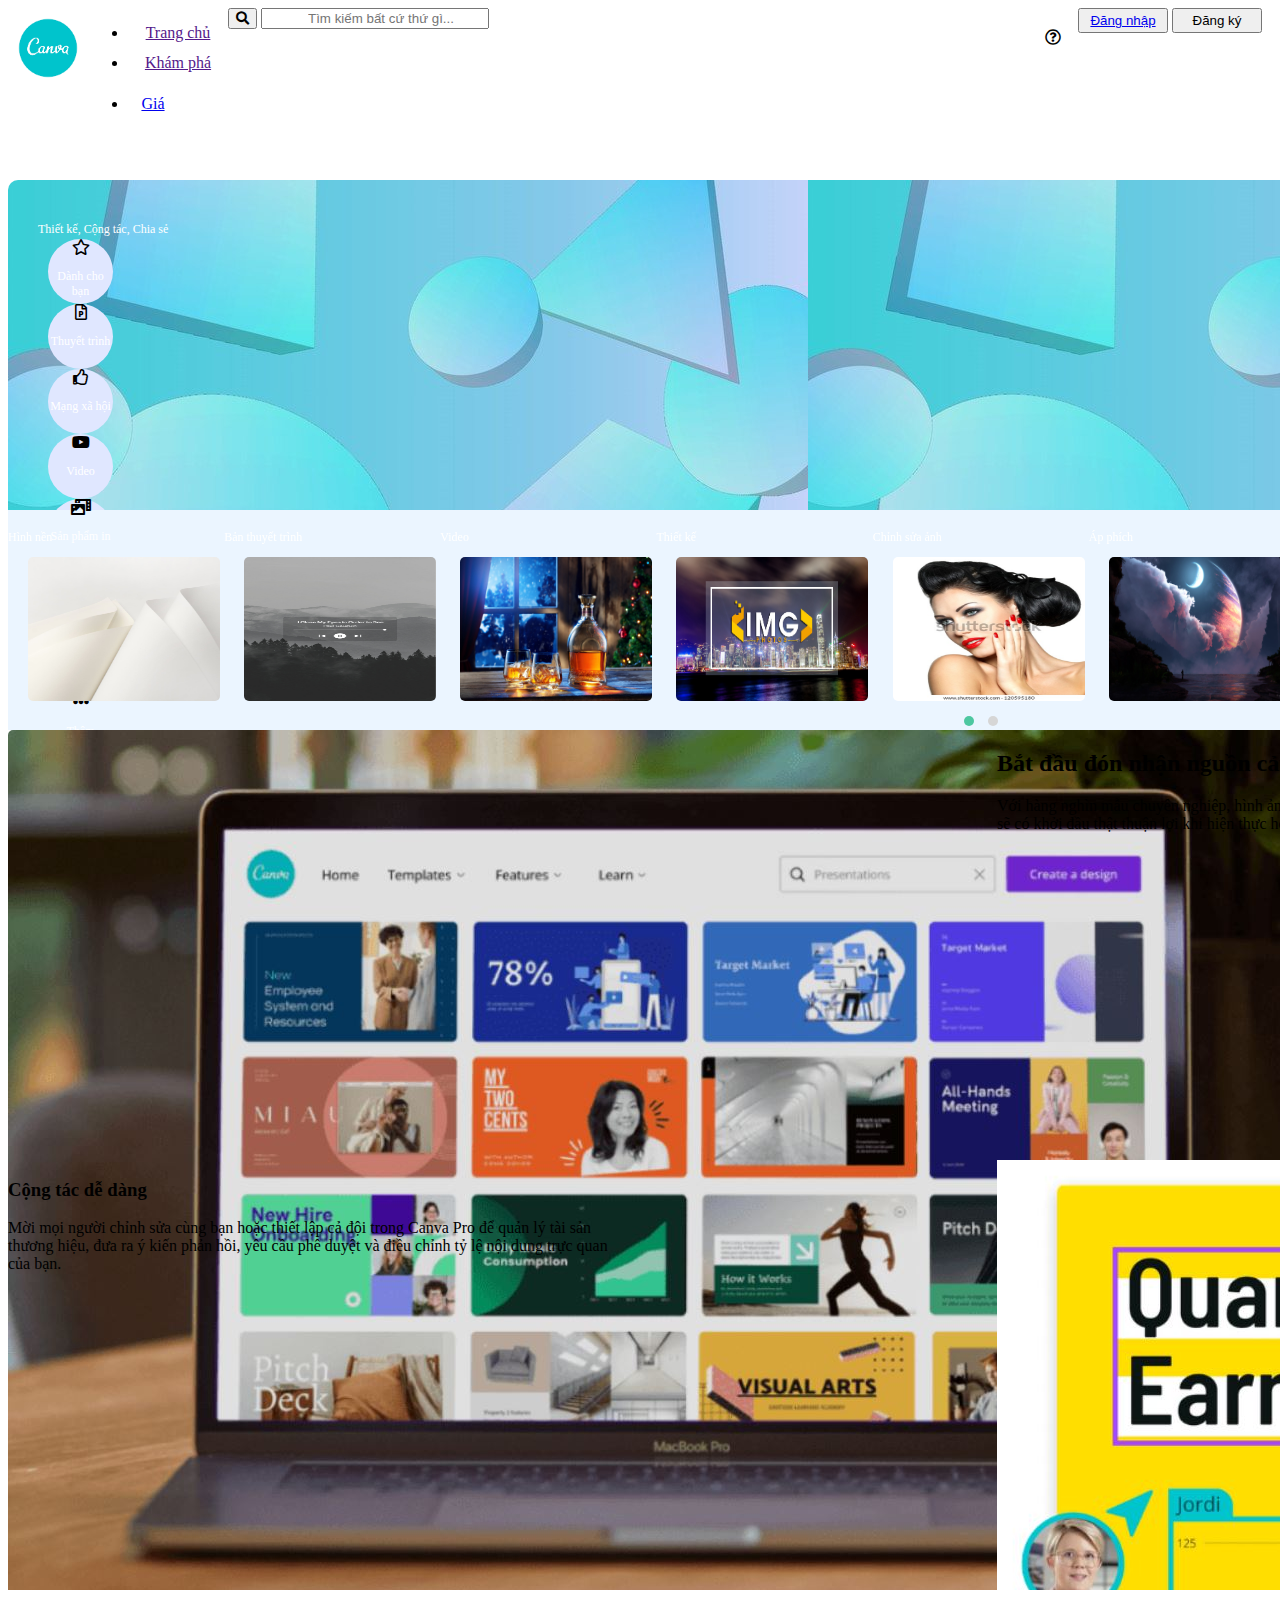
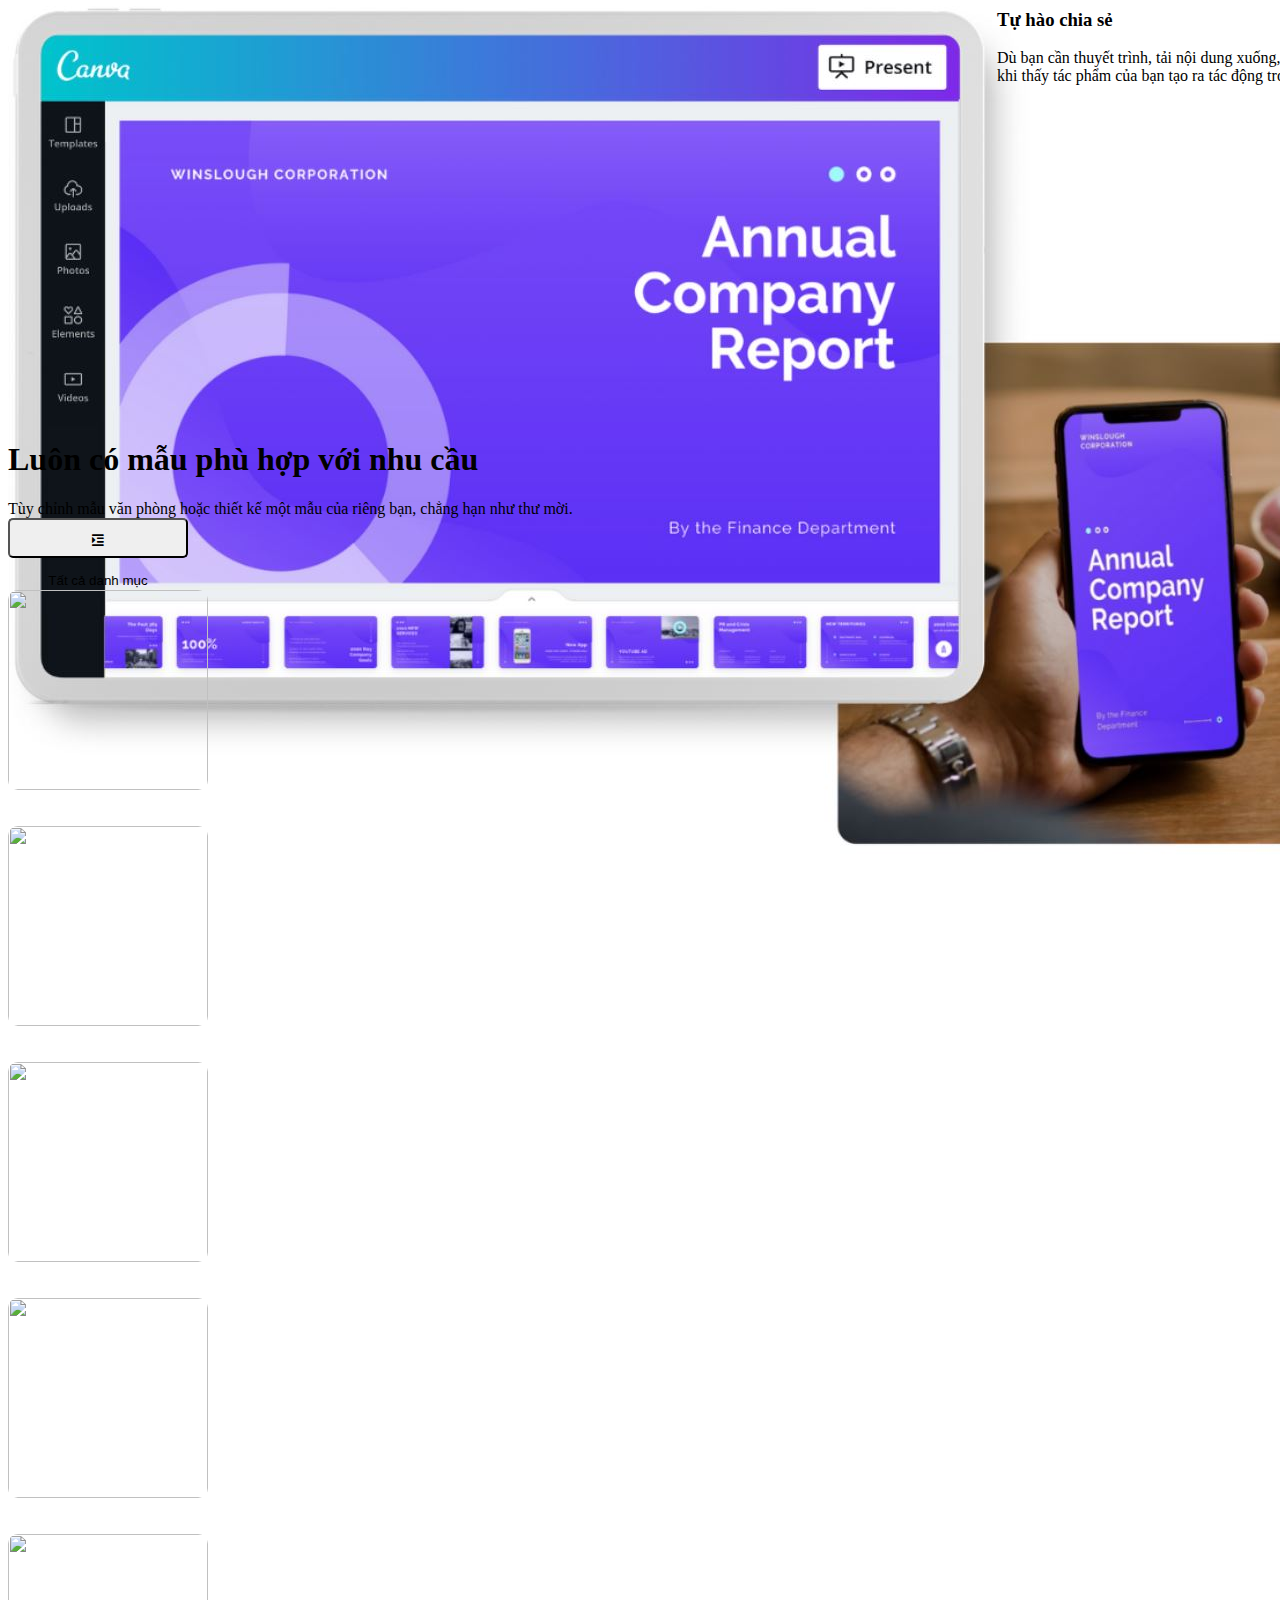
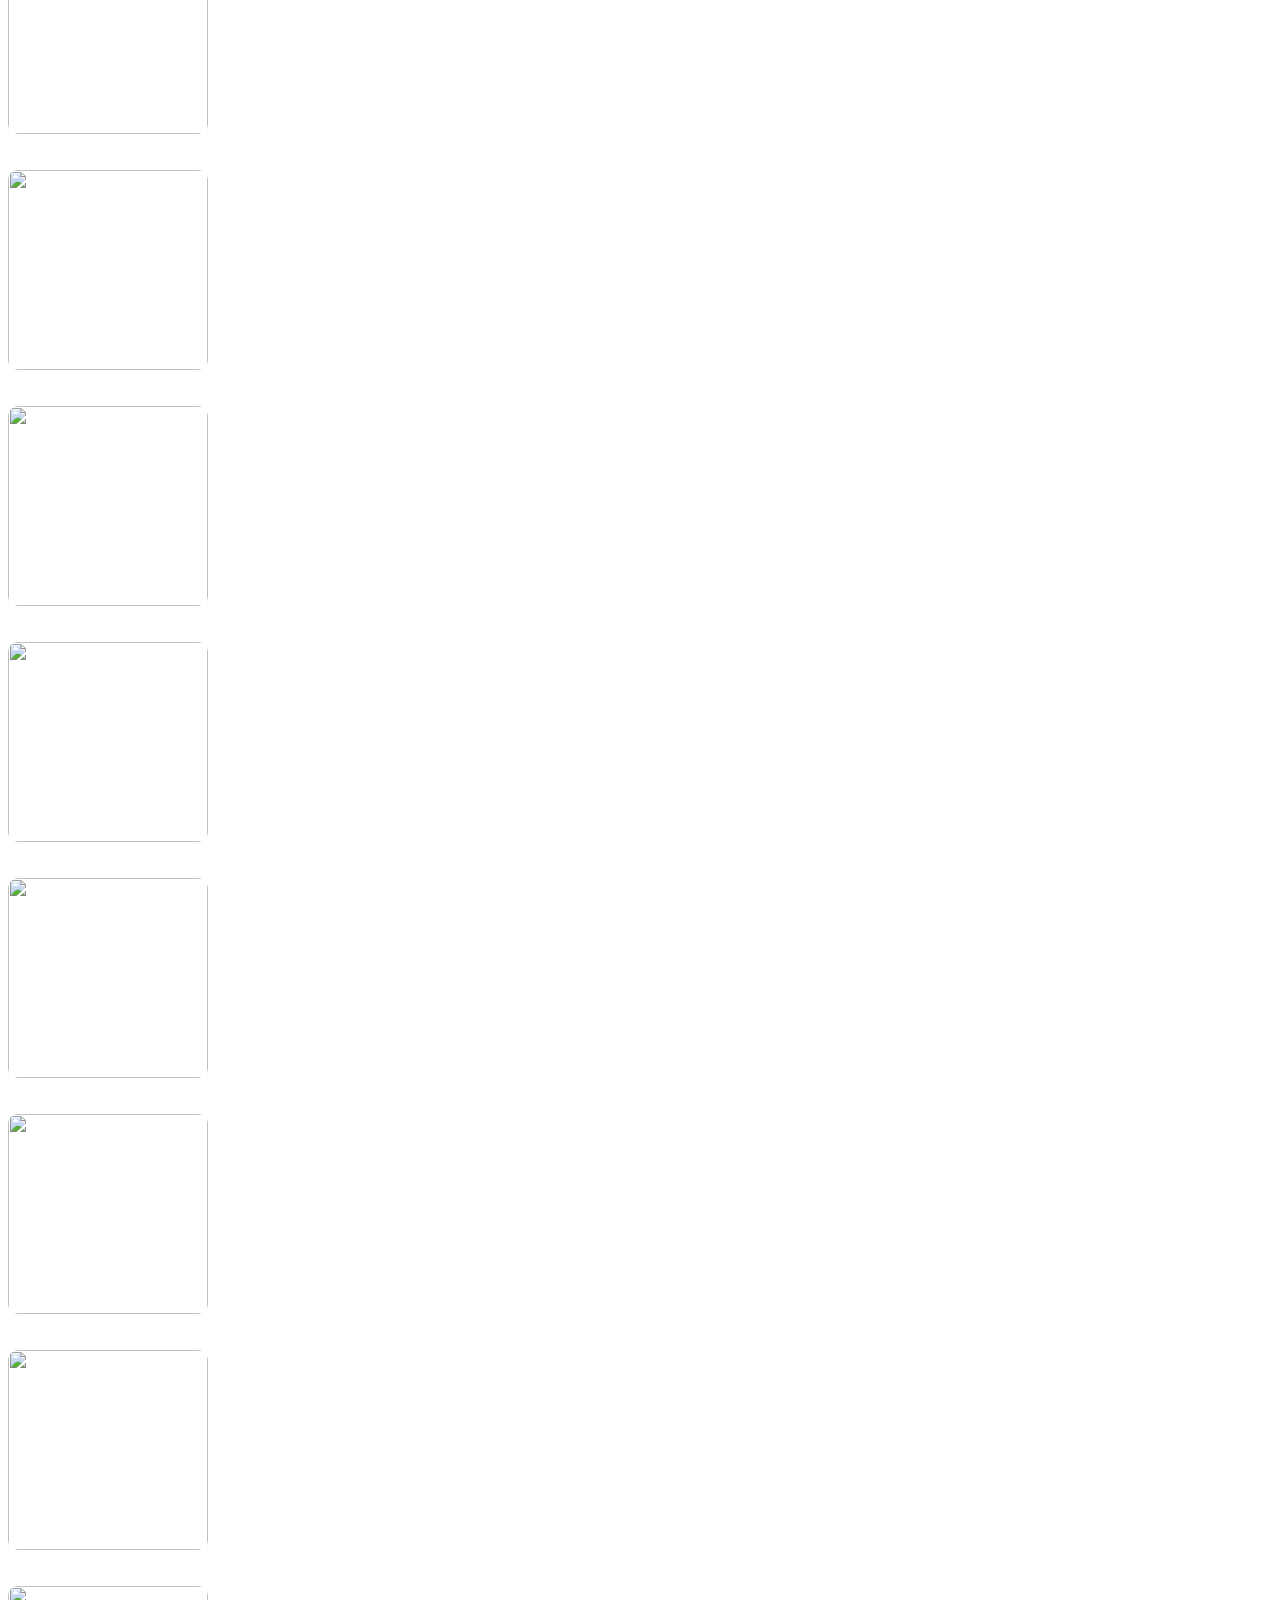
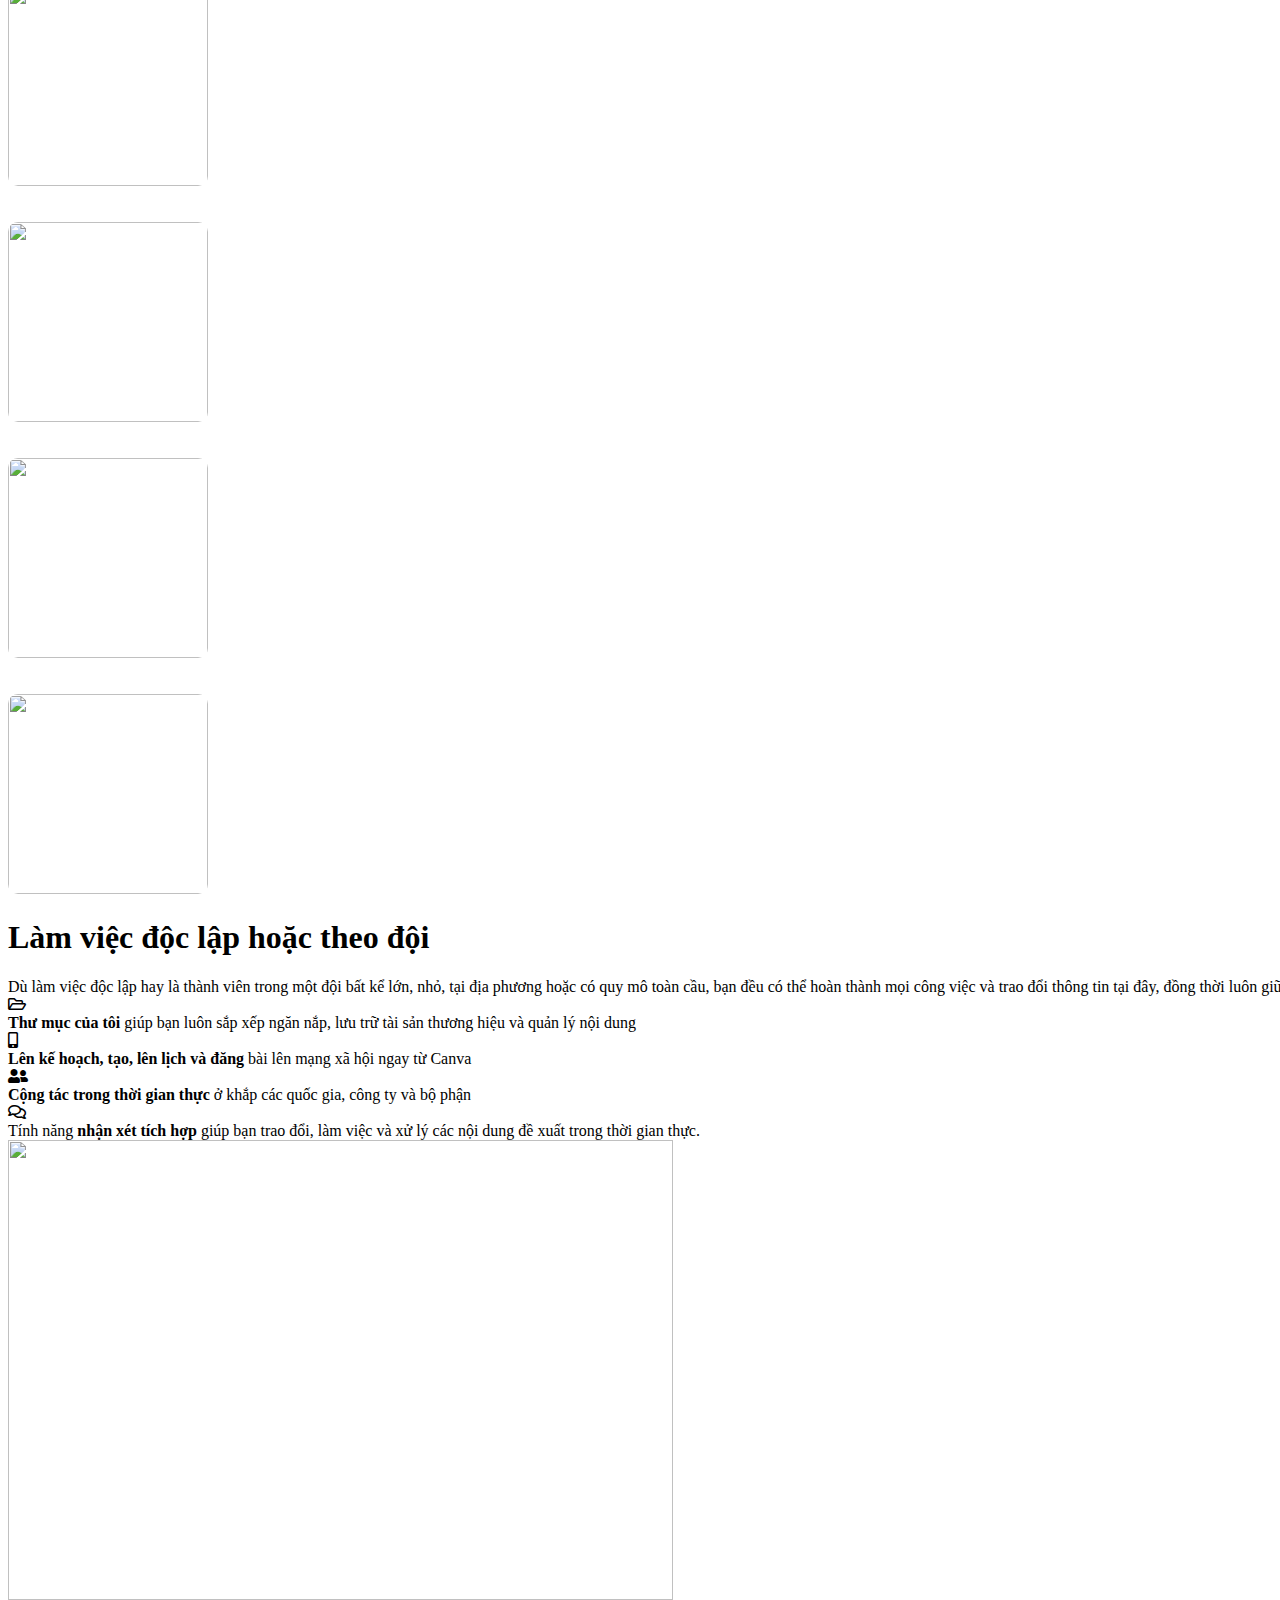
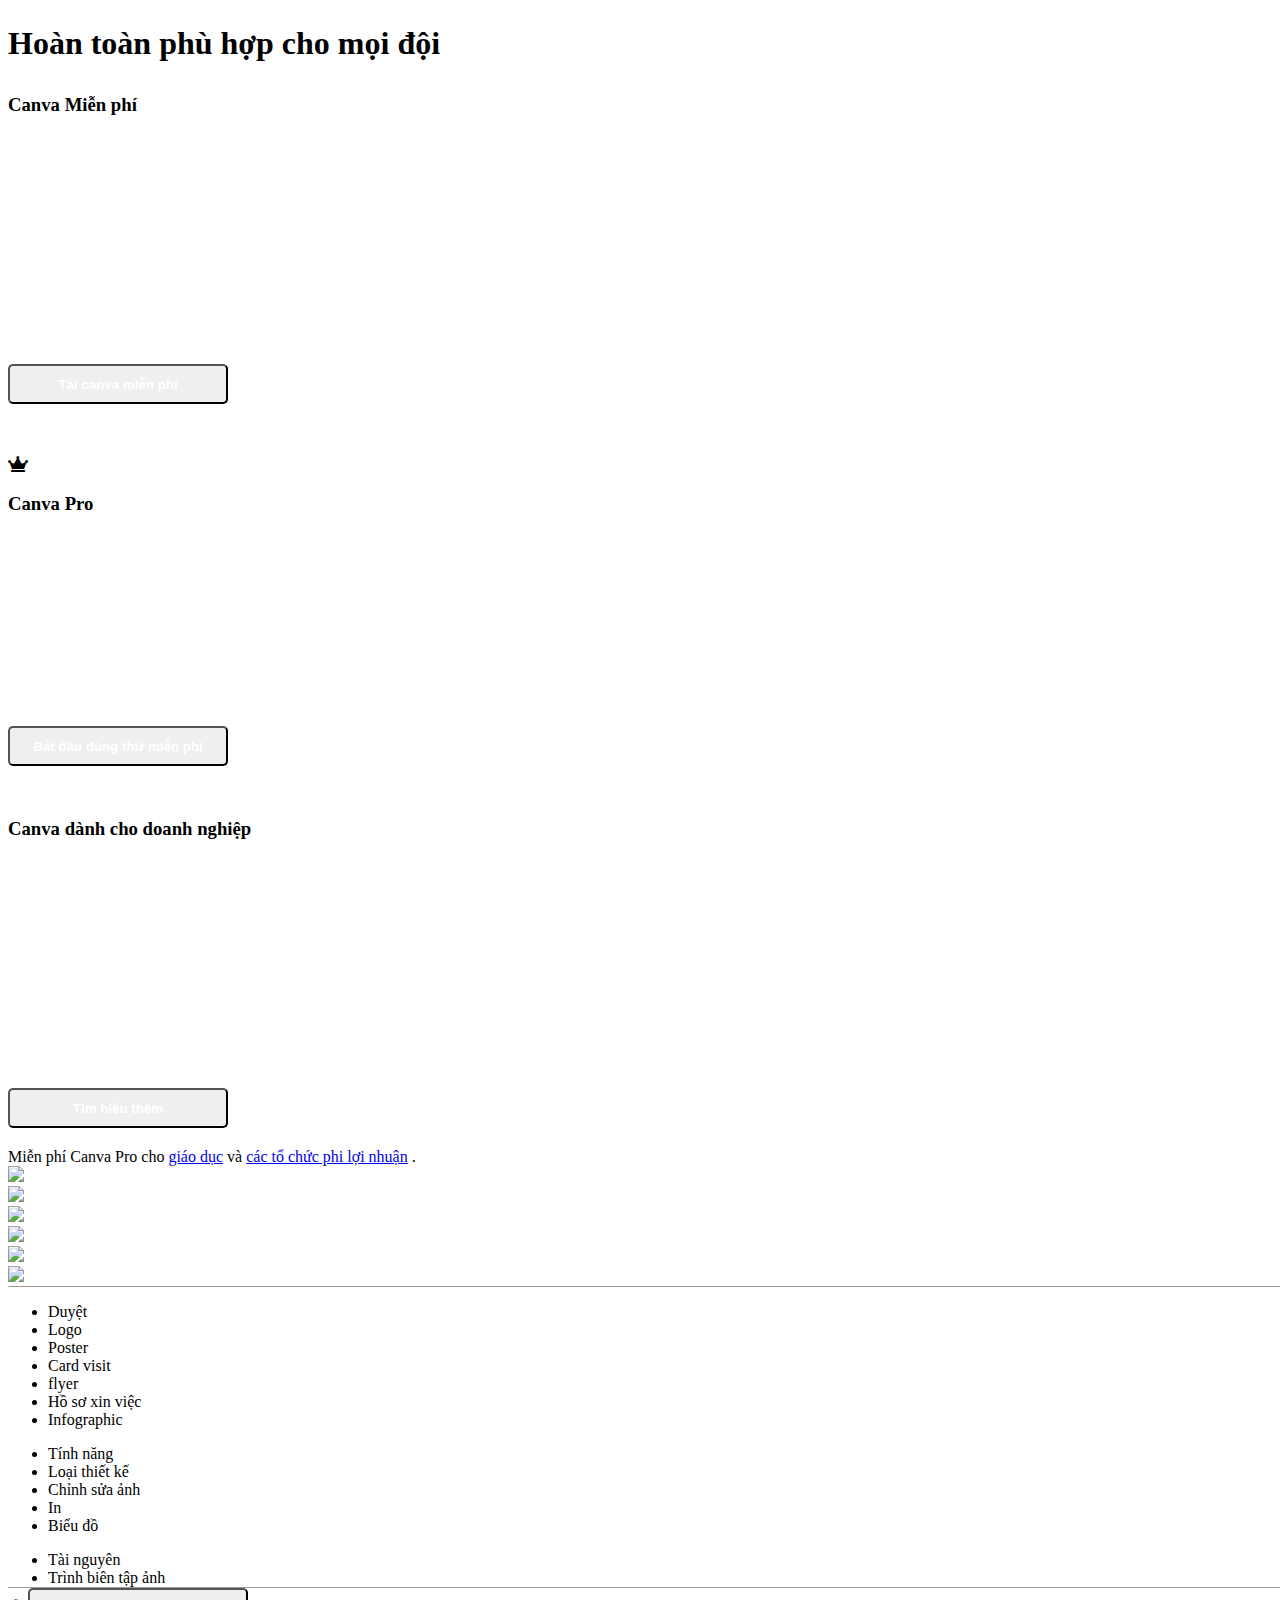
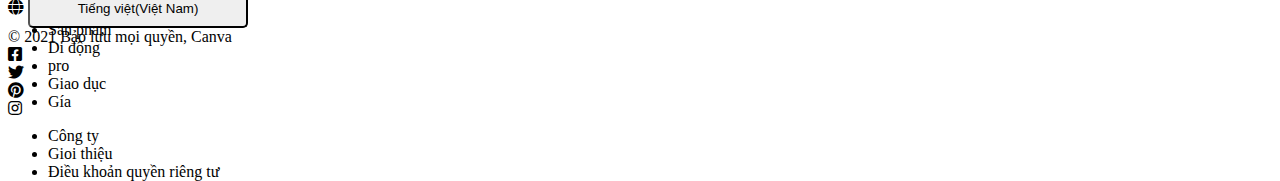
==== commit 1af932bf: "Done" ====
--- a/Index.html
+++ b/Index.html
@@ -27,8 +27,8 @@
 </head>
 
 <body class="font-sans">
-    <div class="m-auto grid grid-cols-12  gap-8 px-8">
-        <header class="justify-between my-auto col-span-12  border-b-2 border-gray-200 opacity-100 bg-white w-full ">
+    <div class="layout m-auto grid grid-cols-12  gap-8 px-8">
+        <header class="justify-between my-auto col-span-12  border-b-2 border-gray-200 opacity-100 bg-white  ">
             <div class="hd_cl fixed bg-white">
                 <div class="">
                     <img class="my-auto " src="img/Logo.png" width="80" height="80">
@@ -148,7 +148,7 @@
                 <section class=" my-auto  flex justify-between  ml-4">
                     <button
                         class="login_1 border rounded-md font-bold text-white bg-blue-400 h-10 hover:bg-blue-500 mr-4 "><span><a
-                                href="Assignment.html">Đăng nhập</a>
+                                href="Login.html">Đăng nhập</a>
                         </span></button>
                     <button class="login_1 border rounded-md font-bold  bg-gray-200 h-10 hover:bg-gray-500 hover:text-white ml-3 "><span>Đăng
                             ký
@@ -251,7 +251,7 @@
             <!-- end slide -->
 
             <div class="mt-8 px-8">
-                <div class="flex justify-between">
+                <div class="nd_1_big flex justify-between">
                     <div class="nd_1">
                         <img class="nd_img" src="img/tt_1.JPG">
                     </div>
@@ -263,7 +263,7 @@
                     </div>
                 </div>
 
-                <div class="flex justify-between mt-8">
+                <div class="nd_1_big flex justify-between mt-8">
 
                     <div class="nd_text">
                         <h3 class="font-bold text-3xl row-span-1 mt-6">Cộng tác dễ dàng</h3>
@@ -276,7 +276,7 @@
                     </div>
                 </div>
 
-                <div class="flex justify-between mt-8">
+                <div class="nd_1_big flex justify-between mt-8">
                     <div class="nd_1">
                         <img class="" src="img/tt3.JPG">
                     </div>
@@ -303,7 +303,7 @@
                     </button>
                 </section>
                 <div class="flex justify-between">
-                    <div>
+                    <div class="img_fl_big">
                         <div><img class="img_fl"
                                 src="https://marketplace.canva.com/EAEfE5Gstys/1/0/800w/canva-m%C3%A0u-kem-v%C3%A0-n%C3%A2u-gi%E1%BA%A5y-b%E1%BB%99-%E1%BA%A3nh-th%E1%BB%A7-c%C3%B4ng-%E1%BA%A3nh-gh%C3%A9p-n%E1%BB%AF-t%C3%ADnh-gia-%C4%91%C3%ACnh-ng%C3%A0y-c%E1%BB%A7a-m%E1%BA%B9-%C3%A1p-ph%C3%ADch-ts2HB3Uzbbo.jpg">
                         </div>
@@ -314,7 +314,7 @@
                                 src="https://marketplace.canva.com/EAD6_NeY9N4/1/0/309w/canva-m%E1%BB%99c-m%E1%BA%A1c-%E1%BA%A3nh-c%E1%BB%A7a-c%E1%BA%B7p-%C4%91%C3%B4i-l%E1%BB%85-c%C6%B0%E1%BB%9Bi-t%E1%BA%A1p-ch%C3%AD-BT6klCegthM.jpg">
                         </div>
                     </div>
-                    <div>
+                    <div class="img_fl_big">
                         <div><img class="img_fl"
                                 src="https://marketplace.canva.com/EADzww-pZC8/1/0/400w/canva-h%E1%BB%93ng-%C4%91%C6%B0%E1%BB%A3c-minh-h%E1%BB%8Da-c%C3%B4ng-ch%C3%BAa-l%E1%BB%85-tr%C6%B0%E1%BB%9Fng-th%C3%A0nh-thi%E1%BB%87p-m%E1%BB%9Di-B_Tsx10UaCs.jpg">
                         </div>
@@ -322,7 +322,7 @@
                                 src="https://marketplace.canva.com/EAD6XcFSOmY/1/0/400w/canva-t%E1%BB%91i-gi%E1%BA%A3n-l%C3%A0m-m%E1%BB%9Bi-l%E1%BB%9Di-th%E1%BB%81-%C6%B0%E1%BB%9Bc-%E1%BA%A3nh-gh%C3%A9p-gs9YF8gEKVI.jpg">
                         </div>
                     </div>
-                    <div>
+                    <div  class="img_fl_big">
                         <div><img class="img_fl"
                                 src="https://marketplace.canva.com/EADxF2o5eUs/2/0/400w/canva-b%C3%A0i-%C4%91%C4%83ng-instagram-tr%C3%ADch-d%C3%A2n-xanh-l%C3%A1-v%C3%A0-x%C3%A1m-qODMD0m-z0Y.jpg">
                         </div>
@@ -333,7 +333,7 @@
                                 src="https://marketplace.canva.com/EAECH5MeYqM/1/0/283w/canva-xanh-d%C6%B0%C6%A1ng-doanh-nghi%E1%BB%87p-h%C3%A0ng-th%C3%A1ng-b%C3%A1o-c%C3%A1o-yJvF_d-TzCg.jpg">
                         </div>
                     </div>
-                    <div>
+                    <div  class="img_fl_big">
                         <div><img class="img_fl"
                                 src="https://marketplace.canva.com/EAD-Q2tLffM/1/0/400w/canva-qu%E1%BA%A7n-%C3%A1o-tr%E1%BA%BB-em-c%E1%BB%ADa-h%C3%A0ng-etsy-bi%E1%BB%83u-t%C6%B0%E1%BB%A3ng-sC3bIsYZhoM.jpg">
                         </div>
@@ -342,7 +342,7 @@
                         </div>
 
                     </div>
-                    <div>
+                    <div  class="img_fl_big">
                         <div><img class="img_fl"
                                 src="https://marketplace.canva.com/EAD5mH09tvc/1/0/800w/canva-v%C3%A0ng-%C4%91en-v%C3%A0-tr%E1%BA%AFng-%E1%BA%A3nh-%C4%91%C6%A1n-gi%E1%BA%A3n-%E1%BA%A3nh-b%C6%B0u-thi%E1%BA%BFp-RwBfIhlLtXw.jpg">
                         </div>
@@ -353,7 +353,7 @@
                                 src="https://marketplace.canva.com/EAEM48b0Bd0/1/0/286w/canva-xanh-l%C3%A1-l%C3%A1-c%C3%A2y-gi%E1%BA%A3n-d%E1%BB%8B-c%C3%B3-hoa-l%E1%BB%85-c%C6%B0%E1%BB%9Bi-thi%E1%BB%87p-m%E1%BB%9Di-l_O3E8pBoXM.jpg">
                         </div>
                     </div>
-                    <div>
+                    <div  class="img_fl_big">
                         <div><img class="img_fl"
                                 src="https://marketplace.canva.com/EAD40YuEYoQ/1/0/400w/canva-xanh-ng%E1%BB%8Dc-lam-v%C3%A0-v%C3%A0ng-vui-%E1%BA%A3nh-si%C3%AAu-anh-h%C3%B9ng-thi%E1%BB%87p-m%E1%BB%9Di-H4wGrC4CVaE.jpg">
                         </div>
--- a/css_1/css_index.css
+++ b/css_1/css_index.css
@@ -87,6 +87,7 @@
     width: 100%;
 }
 
+
 /* end hd */
 
 #anh{
@@ -218,6 +219,17 @@
 .ab_nd_3{
     height: 270px;
 }
+
+.img_fl_big{
+    overflow: hidden;
+}
+.img_fl{
+    transition: 0.5s all ease-in-out;
+}
+.img_fl:hover{
+    transform: scale(1.1);
+}
+
 /* end main */
 
 .ft_1{
@@ -238,3 +250,30 @@
 footer ul li a:hover{
     color: blue;
 }
+/* media */
+
+@media (min-width:768px){
+    .nd_1_big{
+        display: block;
+    }
+    .layout{
+        display: grid;
+        grid-template-columns: 1fr;
+    }
+}
+@media (max-width:1023px){
+    .nd_1_big{
+        display: block;
+    }
+    .layout{
+        display: grid;
+        grid-template-columns: 1fr;
+    }
+}
+@media (min-width:1024px){
+    .nd_1_big{
+       display: grid;
+       grid-template-columns: 1fr 1fr;
+       grid-gap: 32px;
+    }
+}